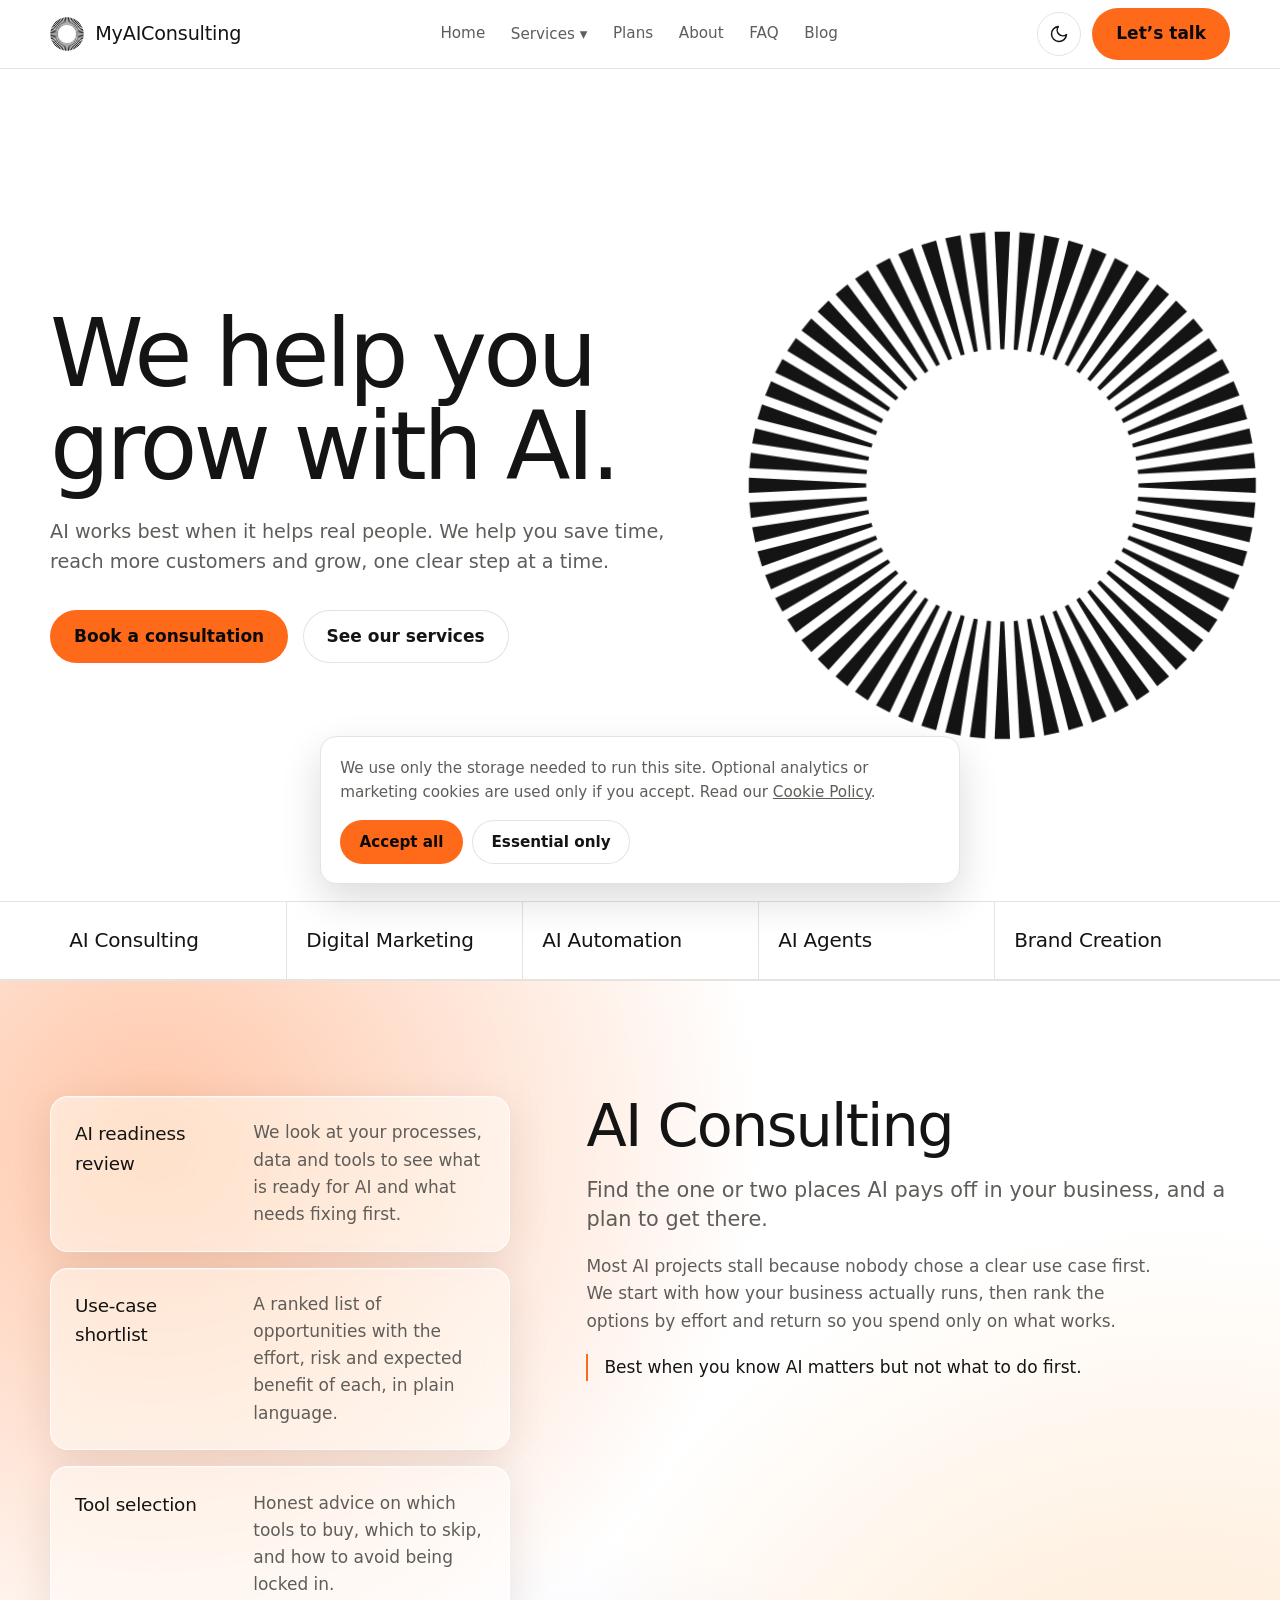
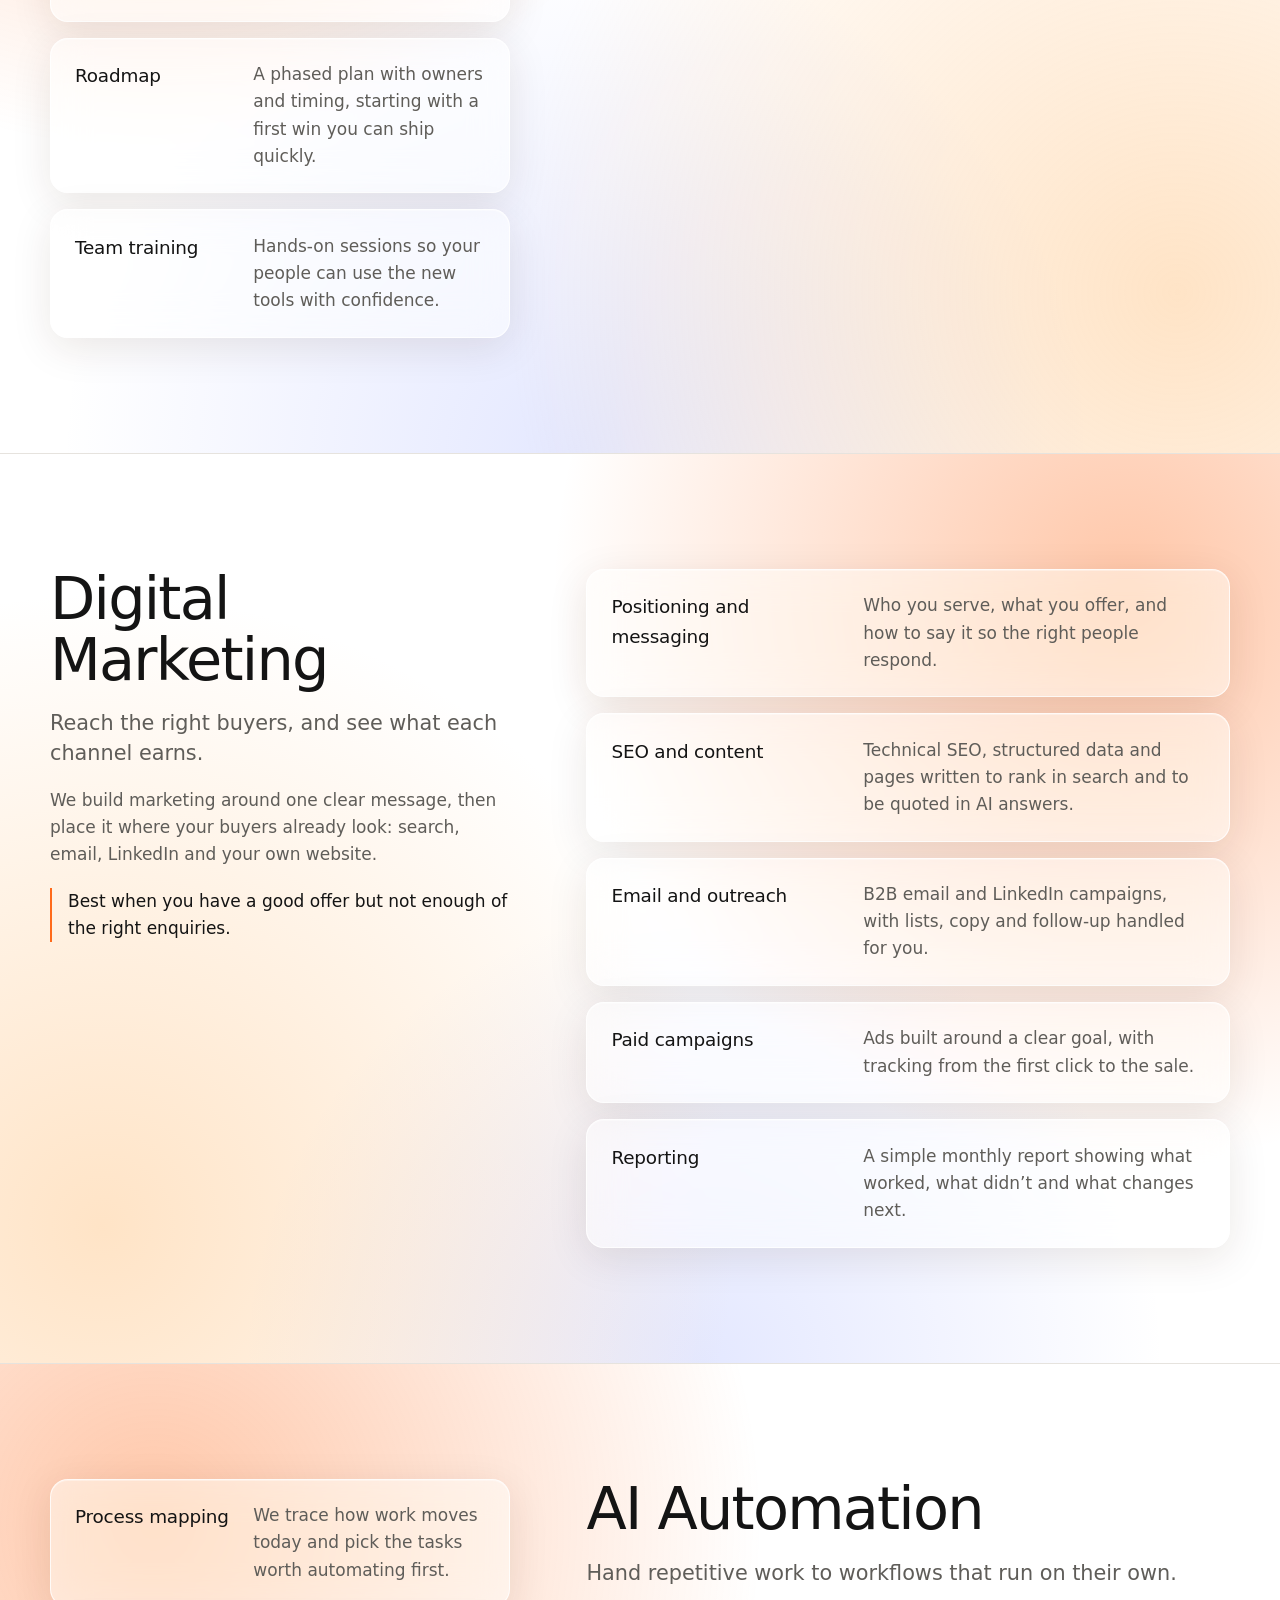
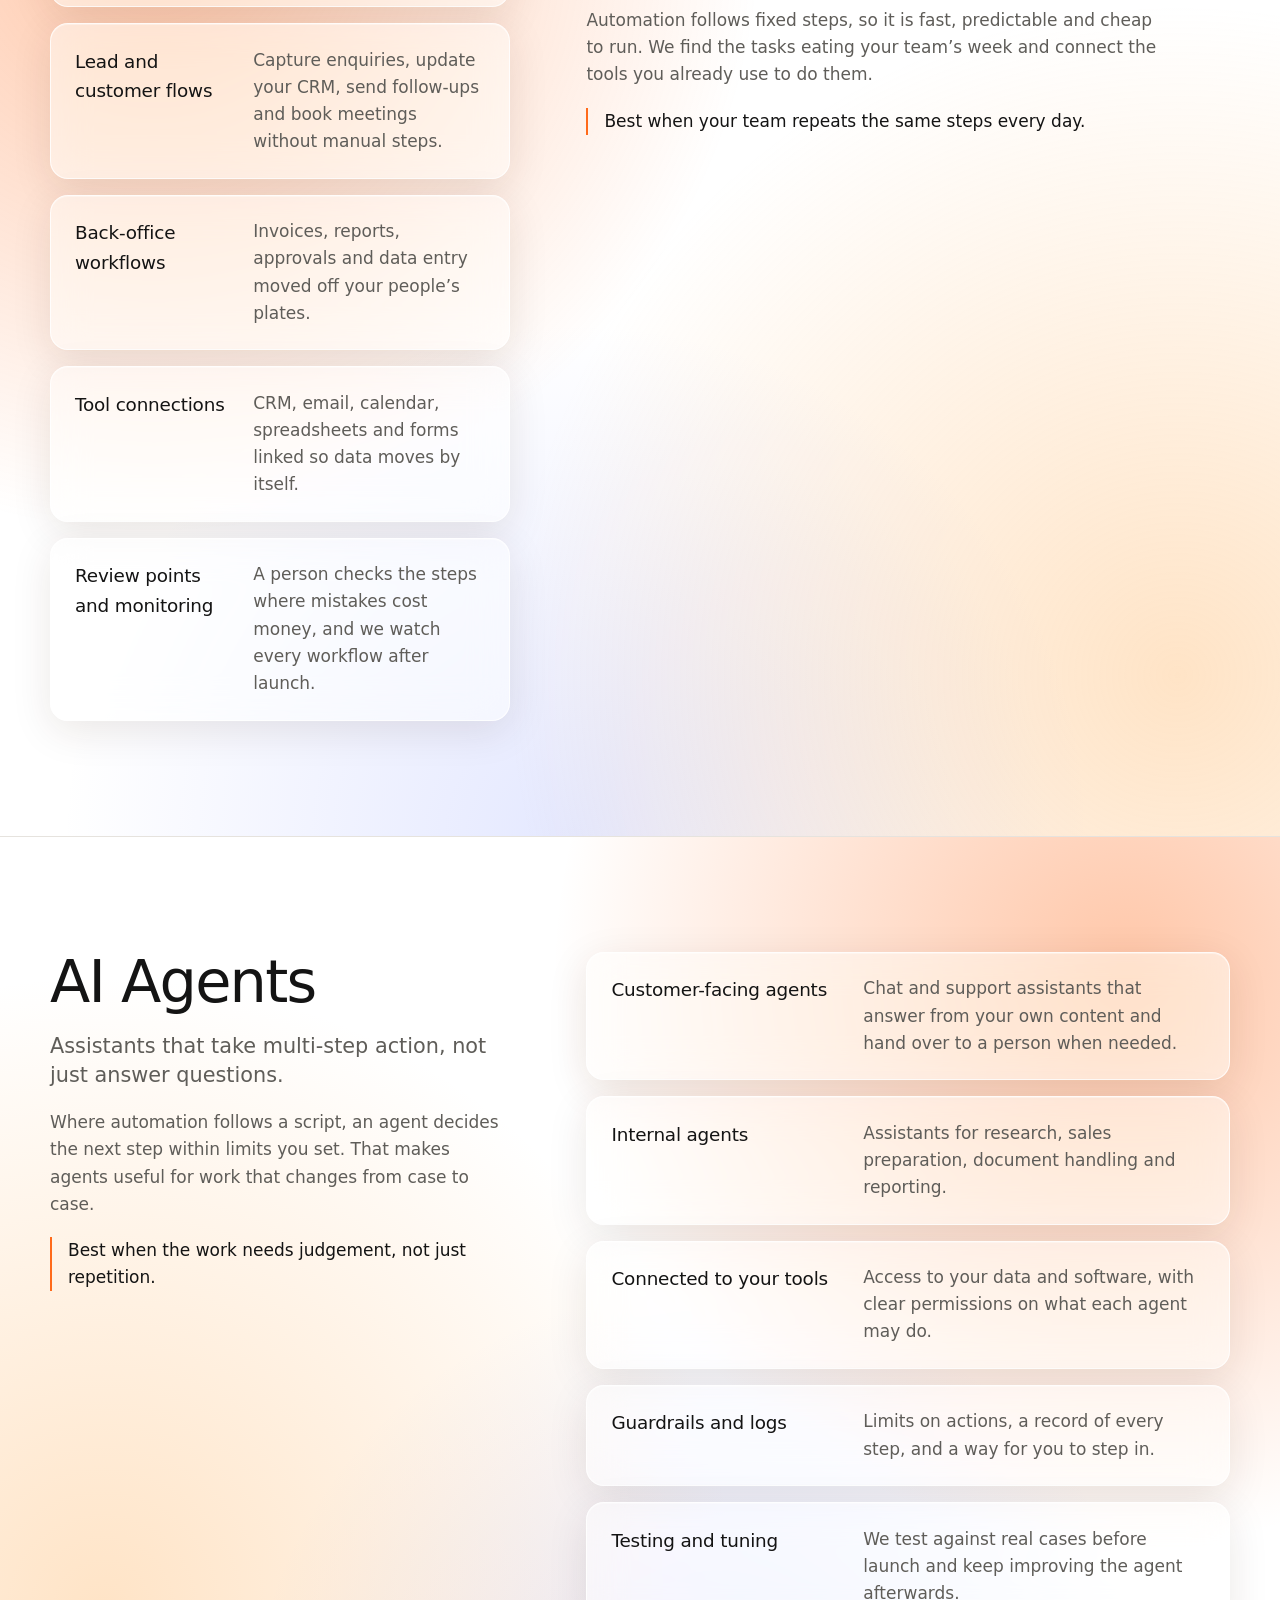
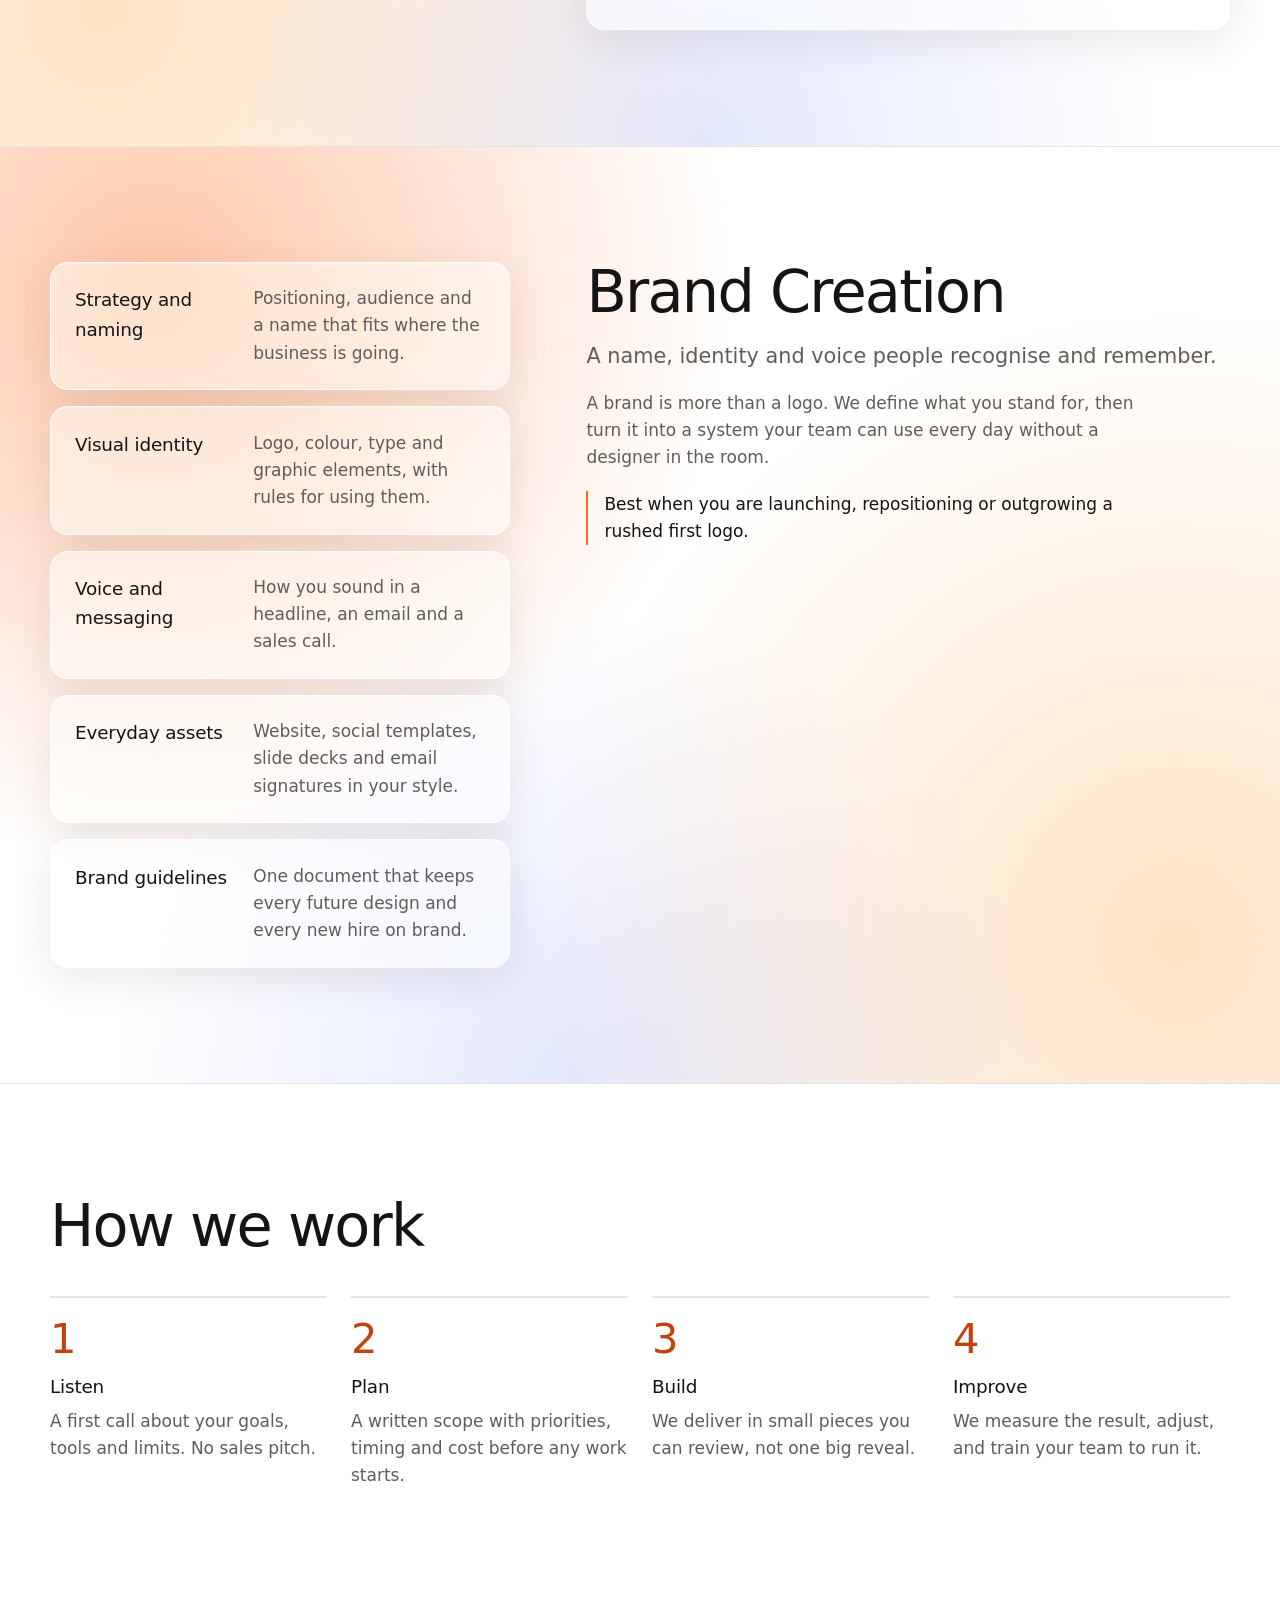
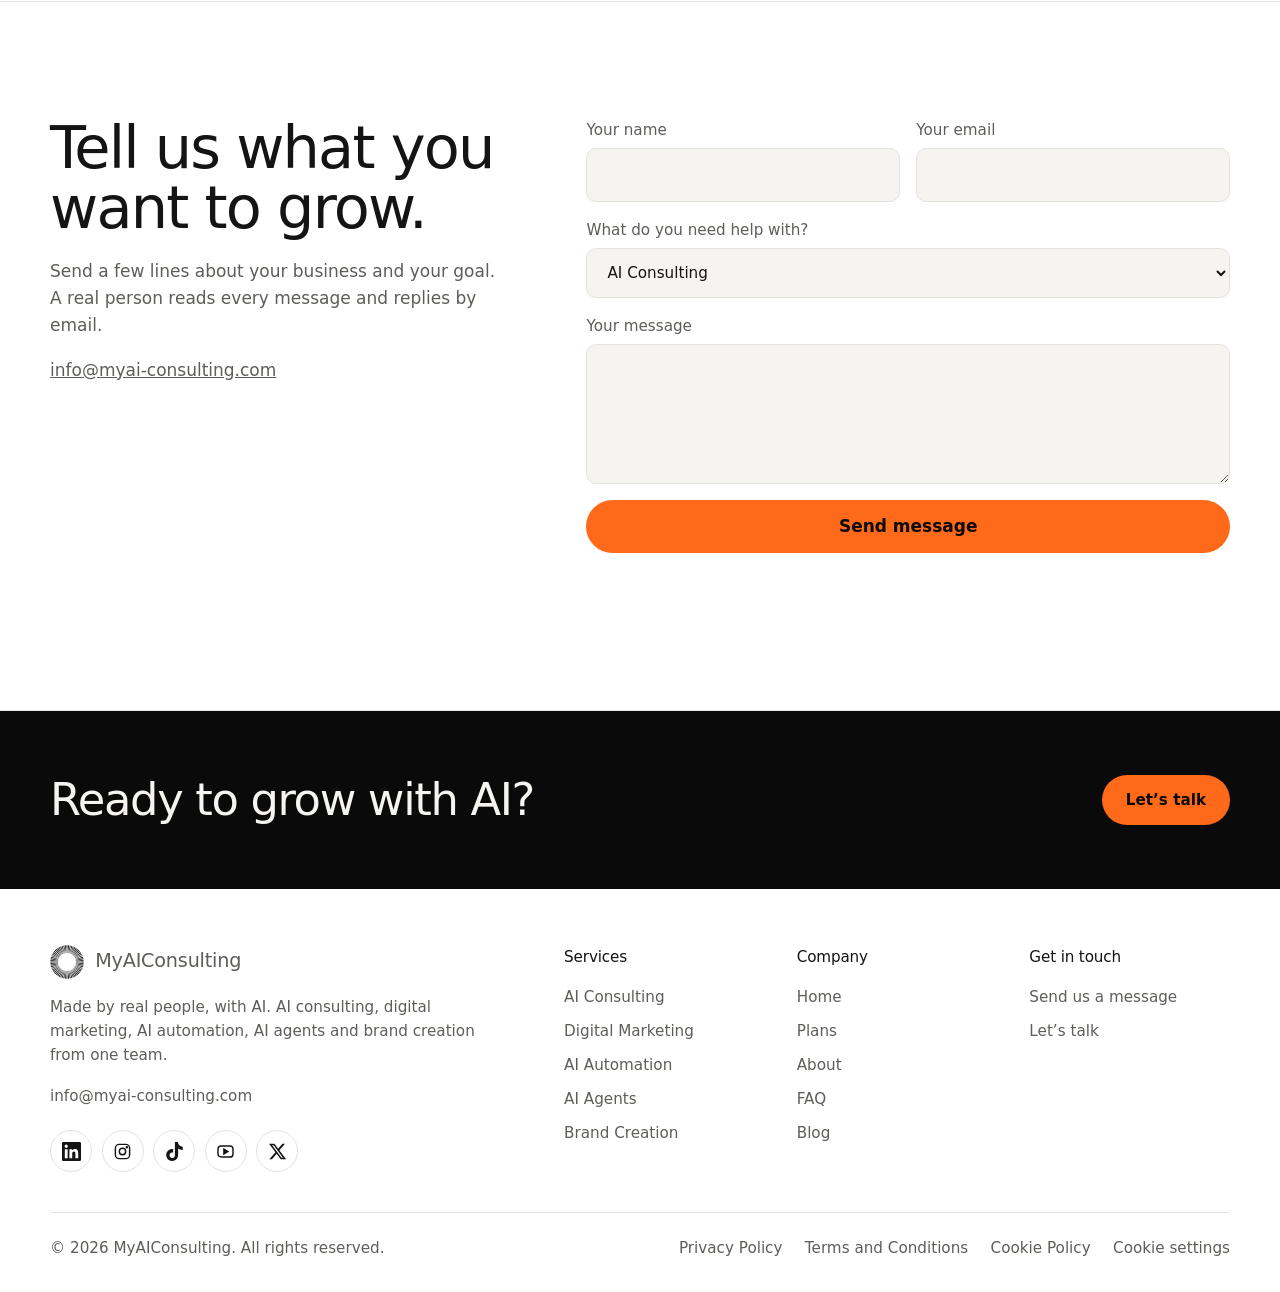
==== myaiconsulting-website/index.html @ a76db26b "Add files via upload" ====
<!DOCTYPE html>
<html lang="en">
<head>
<meta charset="utf-8">
<meta http-equiv="Content-Security-Policy" content="default-src 'self'; script-src 'self'; style-src 'self' https://fonts.googleapis.com; font-src https://fonts.gstatic.com; img-src 'self' data:; connect-src 'none'; object-src 'none'; base-uri 'self'; form-action 'self'; upgrade-insecure-requests">
<meta name="referrer" content="strict-origin-when-cross-origin">
<meta name="viewport" content="width=device-width, initial-scale=1, viewport-fit=cover">
<title>MyAIConsulting: AI Consulting, Automation, Agents &amp; Brand</title>
<meta id="metaDesc" name="description" content="MyAIConsulting helps businesses grow with AI: AI consulting, digital marketing, AI automation, AI agents and brand creation from one team.">
<meta name="theme-color" content="#ffffff">
<meta property="og:type" content="website">
<meta property="og:site_name" content="MyAIConsulting">
<meta property="og:title" content="MyAIConsulting: we help you grow with AI">
<meta property="og:description" content="AI consulting, digital marketing, AI automation, AI agents and brand creation from one team.">
<meta name="twitter:card" content="summary">
<script type="application/ld+json">
{"@context":"https://schema.org","@graph":[
{"@type":"Organization","@id":"#org","name":"MyAIConsulting","slogan":"We help you grow with AI","email":"info@myai-consulting.com","description":"AI consulting company offering digital marketing, AI automation, AI agents and brand creation."},
{"@type":"WebSite","name":"MyAIConsulting","publisher":{"@id":"#org"}},
{"@type":"Service","name":"AI Consulting","serviceType":"AI consulting","provider":{"@id":"#org"}},
{"@type":"Service","name":"Digital Marketing","serviceType":"Digital marketing","provider":{"@id":"#org"}},
{"@type":"Service","name":"AI Automation","serviceType":"AI workflow automation","provider":{"@id":"#org"}},
{"@type":"Service","name":"AI Agents","serviceType":"AI agent development","provider":{"@id":"#org"}},
{"@type":"Service","name":"Brand Creation","serviceType":"Brand strategy and identity","provider":{"@id":"#org"}}]}
</script>
<link rel="icon" href="assets/logo/favicon.svg" type="image/svg+xml">
<link rel="apple-touch-icon" href="assets/logo/icon-512.png">
<link rel="preconnect" href="https://fonts.googleapis.com">
<link rel="preconnect" href="https://fonts.gstatic.com" crossorigin>
<link href="https://fonts.googleapis.com/css2?family=Hanken+Grotesk:wght@300;400;500;600&display=swap" rel="stylesheet">
<script src="js/theme-init.js"></script>
<link rel="stylesheet" href="css/styles.css">
</head>
<body>
<header>
 <div class="wrap">
  <a class="brand" href="#top" aria-label="MyAIConsulting home"><svg class="sun" viewBox="-110 -110 220 220" role="img" aria-label="MyAIConsulting sunburst logo"></svg>MyAIConsulting</a>
  <nav class="main-nav" id="mainNav" aria-label="Main"><ul>
   <li><a href="#top">Home</a></li>
   <li class="dd"><button type="button" class="ddb" aria-expanded="false" aria-haspopup="true">Services <span aria-hidden="true">▾</span></button>
    <ul class="menu-list">
     <li><a href="#ai-consulting">AI Consulting</a></li>
     <li><a href="#digital-marketing">Digital Marketing</a></li>
     <li><a href="#ai-automation">AI Automation</a></li>
     <li><a href="#ai-agents">AI Agents</a></li>
     <li><a href="#brand-creation">Brand Creation</a></li>
    </ul></li>
   <li><a href="#plans">Plans</a></li>
   <li><a href="#about">About</a></li>
   <li><a href="#faq">FAQ</a></li>
   <li><a href="#blog">Blog</a></li>
  </ul></nav>
  <div class="hactions">
  <button type="button" class="theme" id="themeBtn" aria-label="Switch to dark mode"><svg class="i-moon" width="20" height="20" viewBox="0 0 24 24" fill="none" stroke="currentColor" stroke-width="1.8" stroke-linecap="round" stroke-linejoin="round" aria-hidden="true"><path d="M21 12.8A9 9 0 1111.2 3a7 7 0 009.8 9.8z"/></svg><svg class="i-sun" width="20" height="20" viewBox="0 0 24 24" fill="none" stroke="currentColor" stroke-width="1.8" stroke-linecap="round" aria-hidden="true"><circle cx="12" cy="12" r="4"/><path d="M12 2v2M12 20v2M4.9 4.9l1.4 1.4M17.7 17.7l1.4 1.4M2 12h2M20 12h2M4.9 19.1l1.4-1.4M17.7 6.3l1.4-1.4"/></svg></button>
  <button type="button" class="menu" id="menuBtn" aria-expanded="false" aria-controls="mainNav" aria-label="Menu"><svg width="20" height="20" viewBox="0 0 20 20" fill="none" stroke="currentColor" stroke-width="2" stroke-linecap="round" aria-hidden="true"><path d="M3 5h14M3 10h14M3 15h14"/></svg></button>
  <a class="btn hdr-cta" href="#contact">Let’s talk</a>
  </div>
 </div>
</header>

<main id="top">
<section class="wrap hero">
 <div>
  <h1>We help you grow with AI.</h1>
  <p>AI works best when it helps real people. We help you save time, reach more customers and grow, one clear step at a time.</p>
  <div class="actions"><a class="btn" href="#contact">Book a consultation</a><a class="btn ghost" href="#ai-consulting">See our services</a></div>
 </div>
 <div class="sunwrap"><svg id="heroSun" viewBox="-110 -110 220 220" aria-hidden="true"></svg></div>
</section>

<nav class="index" aria-label="Services"><div class="wrap"><ul>
 <li><a href="#ai-consulting">AI Consulting</a></li>
 <li><a href="#digital-marketing">Digital Marketing</a></li>
 <li><a href="#ai-automation">AI Automation</a></li>
 <li><a href="#ai-agents">AI Agents</a></li>
 <li><a href="#brand-creation">Brand Creation</a></li>
</ul></div></nav>

<section class="svc" id="ai-consulting"><div class="wrap">
 <div class="lead">
  <h2>AI Consulting</h2>
  <p class="sub">Find the one or two places AI pays off in your business, and a plan to get there.</p>
  <p>Most AI projects stall because nobody chose a clear use case first. We start with how your business actually runs, then rank the options by effort and return so you spend only on what works.</p>
  <p class="fit">Best when you know AI matters but not what to do first.</p>
 </div>
 <ul>
  <li><h3>AI readiness review</h3><p>We look at your processes, data and tools to see what is ready for AI and what needs fixing first.</p></li>
  <li><h3>Use-case shortlist</h3><p>A ranked list of opportunities with the effort, risk and expected benefit of each, in plain language.</p></li>
  <li><h3>Tool selection</h3><p>Honest advice on which tools to buy, which to skip, and how to avoid being locked in.</p></li>
  <li><h3>Roadmap</h3><p>A phased plan with owners and timing, starting with a first win you can ship quickly.</p></li>
  <li><h3>Team training</h3><p>Hands-on sessions so your people can use the new tools with confidence.</p></li>
 </ul>
</div></section>

<section class="svc" id="digital-marketing"><div class="wrap">
 <div class="lead">
  <h2>Digital Marketing</h2>
  <p class="sub">Reach the right buyers, and see what each channel earns.</p>
  <p>We build marketing around one clear message, then place it where your buyers already look: search, email, LinkedIn and your own website.</p>
  <p class="fit">Best when you have a good offer but not enough of the right enquiries.</p>
 </div>
 <ul>
  <li><h3>Positioning and messaging</h3><p>Who you serve, what you offer, and how to say it so the right people respond.</p></li>
  <li><h3>SEO and content</h3><p>Technical SEO, structured data and pages written to rank in search and to be quoted in AI answers.</p></li>
  <li><h3>Email and outreach</h3><p>B2B email and LinkedIn campaigns, with lists, copy and follow-up handled for you.</p></li>
  <li><h3>Paid campaigns</h3><p>Ads built around a clear goal, with tracking from the first click to the sale.</p></li>
  <li><h3>Reporting</h3><p>A simple monthly report showing what worked, what didn’t and what changes next.</p></li>
 </ul>
</div></section>

<section class="svc" id="ai-automation"><div class="wrap">
 <div class="lead">
  <h2>AI Automation</h2>
  <p class="sub">Hand repetitive work to workflows that run on their own.</p>
  <p>Automation follows fixed steps, so it is fast, predictable and cheap to run. We find the tasks eating your team’s week and connect the tools you already use to do them.</p>
  <p class="fit">Best when your team repeats the same steps every day.</p>
 </div>
 <ul>
  <li><h3>Process mapping</h3><p>We trace how work moves today and pick the tasks worth automating first.</p></li>
  <li><h3>Lead and customer flows</h3><p>Capture enquiries, update your CRM, send follow-ups and book meetings without manual steps.</p></li>
  <li><h3>Back-office workflows</h3><p>Invoices, reports, approvals and data entry moved off your people’s plates.</p></li>
  <li><h3>Tool connections</h3><p>CRM, email, calendar, spreadsheets and forms linked so data moves by itself.</p></li>
  <li><h3>Review points and monitoring</h3><p>A person checks the steps where mistakes cost money, and we watch every workflow after launch.</p></li>
 </ul>
</div></section>

<section class="svc" id="ai-agents"><div class="wrap">
 <div class="lead">
  <h2>AI Agents</h2>
  <p class="sub">Assistants that take multi-step action, not just answer questions.</p>
  <p>Where automation follows a script, an agent decides the next step within limits you set. That makes agents useful for work that changes from case to case.</p>
  <p class="fit">Best when the work needs judgement, not just repetition.</p>
 </div>
 <ul>
  <li><h3>Customer-facing agents</h3><p>Chat and support assistants that answer from your own content and hand over to a person when needed.</p></li>
  <li><h3>Internal agents</h3><p>Assistants for research, sales preparation, document handling and reporting.</p></li>
  <li><h3>Connected to your tools</h3><p>Access to your data and software, with clear permissions on what each agent may do.</p></li>
  <li><h3>Guardrails and logs</h3><p>Limits on actions, a record of every step, and a way for you to step in.</p></li>
  <li><h3>Testing and tuning</h3><p>We test against real cases before launch and keep improving the agent afterwards.</p></li>
 </ul>
</div></section>

<section class="svc" id="brand-creation"><div class="wrap">
 <div class="lead">
  <h2>Brand Creation</h2>
  <p class="sub">A name, identity and voice people recognise and remember.</p>
  <p>A brand is more than a logo. We define what you stand for, then turn it into a system your team can use every day without a designer in the room.</p>
  <p class="fit">Best when you are launching, repositioning or outgrowing a rushed first logo.</p>
 </div>
 <ul>
  <li><h3>Strategy and naming</h3><p>Positioning, audience and a name that fits where the business is going.</p></li>
  <li><h3>Visual identity</h3><p>Logo, colour, type and graphic elements, with rules for using them.</p></li>
  <li><h3>Voice and messaging</h3><p>How you sound in a headline, an email and a sales call.</p></li>
  <li><h3>Everyday assets</h3><p>Website, social templates, slide decks and email signatures in your style.</p></li>
  <li><h3>Brand guidelines</h3><p>One document that keeps every future design and every new hire on brand.</p></li>
 </ul>
</div></section>

<section class="process" id="how-we-work"><div class="wrap">
 <h2>How we work</h2>
 <ol class="steps">
  <li><h3>Listen</h3><p>A first call about your goals, tools and limits. No sales pitch.</p></li>
  <li><h3>Plan</h3><p>A written scope with priorities, timing and cost before any work starts.</p></li>
  <li><h3>Build</h3><p>We deliver in small pieces you can review, not one big reveal.</p></li>
  <li><h3>Improve</h3><p>We measure the result, adjust, and train your team to run it.</p></li>
 </ol>
</div></section>

<section class="contact" id="contact"><div class="wrap">
 <div>
  <h2>Tell us what you want to grow.</h2>
  <p>Send a few lines about your business and your goal. A real person reads every message and replies by email.</p>
  <p><a href="mailto:info@myai-consulting.com">info@myai-consulting.com</a></p>
 </div>
 <form id="form" novalidate>
  <div class="two">
   <label>Your name<input id="n" name="name" autocomplete="name" maxlength="80" required></label>
   <label>Your email<input id="e" name="email" type="email" autocomplete="email" maxlength="120" required></label>
  </div>
  <label>What do you need help with?
   <select id="s"><option>AI Consulting</option><option>Digital Marketing</option><option>AI Automation</option><option>AI Agents</option><option>Brand Creation</option><option>Not sure yet</option></select>
  </label>
  <label>Your message<textarea id="m" maxlength="2000" required></textarea></label>
  <button class="btn" type="submit">Send message</button>
  <p id="msg" role="status"></p>
 </form>
</div></section>
</main>

<main id="pages" hidden>
<section class="page" id="plans" hidden><div class="wrap wide">
 <h1>Plans</h1>
 <p>Every business is different, so we build a plan around your goals.</p>
 <div class="plans">
  <article class="plan"><h2>Starter</h2><p class="price">from €79 <span class="per">one-time</span></p><p>A friendly first step to see where AI can help you.</p><ul><li>A 45-minute call with a real person</li><li>A short written list of your best AI quick wins</li><li>Tool suggestions that fit your budget</li><li>One follow-up by email</li></ul><a class="btn" href="#contact">Let’s talk</a></article>
  <article class="plan hot"><span class="badge">Most popular</span><h2>Growth</h2><p class="price">from €249 <span class="per">per month</span></p><p>Steady monthly help, with real work done for you.</p><ul><li>A monthly strategy call</li><li>One automation or workflow built each month</li><li>Simple marketing and SEO support</li><li>A short monthly progress report</li><li>Email support</li></ul><a class="btn" href="#contact">Let’s talk</a></article>
  <article class="plan"><h2>Complete</h2><p class="price">from €599 <span class="per">per month</span></p><p>Everything in Growth, with more hands-on help.</p><ul><li>Everything in Growth</li><li>A custom AI agent set up for your business</li><li>Brand refresh with simple guidelines</li><li>Weekly check-in calls</li><li>Priority replies</li></ul><a class="btn" href="#contact">Let’s talk</a></article>
  <article class="plan"><h2>Custom</h2><p class="price">Tailored to your team</p><p>For teams that want marketing, automation, brand and growth working together.</p><ul><li>A team built around your goals</li><li>Marketing, automation, brand and growth in one plan</li><li>An exact offer, written for you</li></ul><a class="btn" href="#contact">Let’s talk</a></article>
 </div>
 <p class="note">Prices start from the amounts shown, in euros. Every project is different. Tell us what you need and we’ll send you an exact offer.</p>
 <h2>How it works</h2>
 <ol class="steps">
  <li><h3>Talk</h3><p>Tell us your goals.</p></li>
  <li><h3>Plan</h3><p>We shape a plan that fits.</p></li>
  <li><h3>Build</h3><p>We deliver in small steps.</p></li>
  <li><h3>Support</h3><p>We stay in touch once it’s live.</p></li>
 </ol>
</div></section>

<section class="page" id="about" hidden><div class="wrap">
 <h1>About us</h1>
 <p>Hi, we’re MyAIConsulting. Nice to meet you.</p>
 <h2>Our story</h2>
 <p>We’re a new company, and we’re proud of it. We started with a simple idea: AI should make life easier for real people who run real businesses, not more confusing.</p>
 <p>AI can sound exciting and hard to trust at the same time. So we keep it human. We listen first, explain things in plain words, and only build what truly helps you grow.</p>
 <p>Today we help businesses grow with AI through consulting, marketing, automation, AI agents and brand creation. Because we’re young, we work closely with every client, and we’d love to start with you.</p>
 <h2>What we do and who we help</h2>
 <p>We offer AI consulting, digital marketing, AI automation, AI agents and brand creation.</p>
 <p>We help business owners and small teams who want to grow but don’t have time to work out AI alone.</p>
 <h2>How we work</h2>
 <ul class="pillars">
  <li><h3>Plain words</h3><p>Clear plans and no jargon.</p></li>
  <li><h3>You stay in control</h3><p>Nothing is built or switched on without your OK.</p></li>
 </ul>
 <h2>Meet the team</h2>
 <div class="team"><div class="photo av" aria-hidden="true">AV</div><div><strong>Andi V</strong><br>CEO<br><a class="in" href="https://www.linkedin.com/" target="_blank" rel="noopener noreferrer" aria-label="Andi V on LinkedIn"><svg viewBox="0 0 24 24" fill="currentColor" aria-hidden="true"><path d="M20.447 20.452h-3.554v-5.569c0-1.328-.027-3.037-1.852-3.037-1.853 0-2.136 1.445-2.136 2.939v5.667H9.351V9h3.414v1.561h.046c.477-.9 1.637-1.85 3.37-1.85 3.601 0 4.267 2.37 4.267 5.455v6.286zM5.337 7.433a2.062 2.062 0 01-2.063-2.065 2.064 2.064 0 112.063 2.065zm1.782 13.019H3.555V9h3.564v11.452zM22.225 0H1.771C.792 0 0 .774 0 1.729v20.542C0 23.227.792 24 1.771 24h20.451C23.2 24 24 23.227 24 22.271V1.729C24 .774 23.2 0 22.222 0h.003z"/></svg></a></div></div>
 <h2>Our AI teammates</h2>
 <p>We work with some of the best AI tools in the world, and a human always checks the results.</p>
 <ul class="toolgrid">
  <li><svg viewBox="0 0 24 24" fill="none" stroke="currentColor" stroke-width="1.8" stroke-linecap="round" stroke-linejoin="round" aria-hidden="true"><path d="M12 3v18M3 12h18M5.6 5.6l12.8 12.8M18.4 5.6L5.6 18.4"/></svg><h3>Claude Code</h3><p>Helps us build and fix things faster.</p></li>
  <li><svg viewBox="0 0 24 24" fill="none" stroke="currentColor" stroke-width="1.8" stroke-linecap="round" stroke-linejoin="round" aria-hidden="true"><path d="M12 2.5l8.2 4.75v9.5L12 21.5l-8.2-4.75v-9.5z"/><circle cx="12" cy="12" r="3"/></svg><h3>Codex</h3><p>A second pair of eyes on code.</p></li>
  <li><svg viewBox="0 0 24 24" fill="currentColor" aria-hidden="true"><path d="M12 2c.6 5.6 4.4 9.4 10 10-5.6.6-9.4 4.4-10 10-.6-5.6-4.4-9.4-10-10 5.6-.6 9.4-4.4 10-10z"/></svg><h3>Gemini</h3><p>Research, writing and ideas.</p></li>
  <li><svg viewBox="0 0 24 24" fill="none" stroke="currentColor" stroke-width="1.8" stroke-linecap="round" stroke-linejoin="round" aria-hidden="true"><circle cx="5" cy="12" r="2.4"/><circle cx="19" cy="6" r="2.4"/><circle cx="19" cy="18" r="2.4"/><path d="M7.4 12h3.6c2.4 0 2.4-6 5.6-6M11 12c2.4 0 2.4 6 5.6 6"/></svg><h3>n8n</h3><p>Connects your tools into automations.</p></li>
  <li><svg viewBox="0 0 24 24" fill="none" stroke="currentColor" stroke-width="1.8" stroke-linecap="round" stroke-linejoin="round" aria-hidden="true"><circle cx="12" cy="12" r="9"/><path d="M7 17L17 7"/></svg><h3>Grok</h3><p>Quick answers and a different point of view.</p></li>
  <li><svg viewBox="0 0 24 24" fill="none" stroke="currentColor" stroke-width="1.8" stroke-linecap="round" stroke-linejoin="round" aria-hidden="true"><path d="M12 12c-1.8-3-3.4-5-5.5-5C4 7 3 9.2 3 12s1 5 3.5 5c2.1 0 3.7-2 5.5-5zm0 0c1.8 3 3.4 5 5.5 5 2.5 0 3.5-2.2 3.5-5s-1-5-3.5-5c-2.1 0-3.7 2-5.5 5z"/></svg><h3>Meta AI</h3><p>More ideas, more points of view.</p></li>
  <li><svg viewBox="0 0 24 24" fill="none" stroke="currentColor" stroke-width="1.8" stroke-linecap="round" stroke-linejoin="round" aria-hidden="true"><path d="M12 2v20M5 7l7 5 7-5M5 17l7-5 7 5M5 7v10M19 7v10M5 7l7-5 7 5M5 17l7 5 7-5"/></svg><h3>Perplexity</h3><p>Research with sources we can check.</p></li>
 </ul>
 <p class="fine">Product names belong to their owners. We are not affiliated with or endorsed by them.</p>
</div></section>

<section class="page" id="faq" hidden><div class="wrap">
 <h1>FAQ</h1>
 <p>Quick answers to common questions.</p>
 <div class="faq">
  <details><summary>What services do you offer?</summary><p>We offer AI consulting, digital marketing, AI automation, AI agents and brand creation.</p></details>
  <details><summary>How much does a project cost?</summary><p>Our plans start from €79 for a Starter call, €249 a month for Growth and €599 a month for Complete. For a bigger project we write you an exact offer, so you know the cost before we begin.</p></details>
  <details><summary>How long does a project take?</summary><p>It depends on the size of the project. We give you a clear timeline in your offer, so you always know what to expect.</p></details>
  <details><summary>How does the process work, step by step?</summary><p>Talk: you tell us your goals. Plan: we shape a plan that fits. Build: we deliver in small steps you can review. Support: we stay in touch once it’s live.</p></details>
  <details><summary>What do you need from me to get started?</summary><p>Just your goals and a little about your business. If we work with your tools, we’ll ask for access only when we need it.</p></details>
  <details><summary>How does payment work?</summary><p>[PAYMENT TERMS]</p></details>
  <details><summary>Do you work with small businesses?</summary><p>Yes. Our plans start small, so you can begin where you are.</p></details>
  <details><summary>Do you offer support after the project ends?</summary><p>Yes. Our monthly plans include ongoing support, and you can talk to us any time.</p></details>
  <details><summary>How do I get started?</summary><p>Press “Let’s talk”, tell us what you need, and a real person will reply by email.</p></details>
 </div>
</div></section>

<section class="page" id="blog" hidden><div class="wrap wide">
 <h1>Blog</h1>
 <p>Notes on AI, marketing and building a business that works.</p>
 <div class="posts">
  <a class="post" href="#the-world"><div class="cover"><svg class="sun" viewBox="-110 -110 220 220" aria-hidden="true"></svg></div><div class="body"><h2>The World</h2><p>An example post about how AI is changing the way businesses around the world work.</p></div></a>
 </div>
</div></section>

<section class="page" id="the-world" hidden><div class="wrap">
 <a class="back" href="#blog">Back to the blog</a>
 <h1>The World</h1>
 <p>November 1, 2026 · By the MyAIConsulting team · Example post</p>
 <p>This is an example post that shows how blog articles will look on this site. Replace it with your own writing.</p>
 <h2>A smaller world for every business</h2>
 <p>A small company can now answer customers, run campaigns and organise its work with the same kinds of tools as a company ten times its size. AI is lowering the cost of work that used to need a large team.</p>
 <h2>What stays human</h2>
 <p>Tools change quickly, but trust, judgement and good ideas still come from people. The businesses that benefit most pick a few clear problems, test a solution, and improve it step by step.</p>
 <h2>Where to start</h2>
 <p>Write down the tasks your team repeats every week, choose one, and try to automate it. That single result will teach you more than any long plan.</p>
</div></section>

<section class="page" id="privacy" hidden><div class="wrap">
 <h1>Privacy Policy</h1>
 <p>Last updated: November 1, 2026</p>
 <p>MyAIConsulting (“we”, “us”) respects your privacy. This policy explains what personal data we collect through this website, why we collect it and what your rights are.</p>
 <h2>What we collect</h2>
 <ul><li>Contact details you send us: your name, email address, the service you are interested in and your message.</li><li>Technical data that our hosting provider records automatically, such as IP address, browser type and pages visited.</li><li>Your cookie choice, stored in your own browser (see our Cookie Policy).</li></ul>
 <h2>How we use it</h2>
 <p>We use your details to reply to your enquiry, provide our services, keep the website secure and improve it. Where the law requires a legal basis, we rely on your consent, on our legitimate interest in running our business, or on the need to take steps toward a contract with you.</p>
 <h2>Who we share it with</h2>
 <p>We do not sell your personal data. We share it only with providers that help us run the site and our email, such as hosting and email services, and where the law requires it.</p>
 <h2>How long we keep it</h2>
 <p>We keep enquiry details for as long as needed to respond and to keep a record of our work together, then delete them or remove the personal details.</p>
 <h2>Your rights</h2>
 <p>Depending on where you live, you can ask to see, correct or delete your data, object to how we use it, or withdraw consent at any time. Write to <a href="mailto:info@myai-consulting.com">info@myai-consulting.com</a> and we will reply promptly.</p>
 <h2>Security and children</h2>
 <p>We take reasonable steps to protect your data. This website is not directed at anyone under 18.</p>
 <h2>Changes</h2>
 <p>We may update this policy and will change the date above when we do.</p>
</div></section>

<section class="page" id="terms" hidden><div class="wrap">
 <h1>Terms and Conditions</h1>
 <p>Last updated: November 1, 2026</p>
 <p>By using this website you agree to these terms. If you do not agree, please do not use the site.</p>
 <h2>Our services</h2>
 <p>This website describes the services of MyAIConsulting. Any work we do for you is covered by a separate written scope or agreement that sets out deliverables, timing and fees.</p>
 <h2>No guarantee of results</h2>
 <p>We work to give you useful, accurate advice and solutions, but we cannot guarantee specific business results. AI tools can make mistakes, so important outputs should be reviewed by a person.</p>
 <h2>Intellectual property</h2>
 <p>The content, design and logo on this website belong to MyAIConsulting. You may not copy or reuse them without our written permission. Ownership of client deliverables is set out in the agreement for each project.</p>
 <h2>Acceptable use</h2>
 <p>Do not misuse the site, attempt to disrupt it, or use it to send unlawful or harmful content.</p>
 <h2>Links and liability</h2>
 <p>The site may link to third-party websites that we do not control. To the extent the law allows, we are not liable for losses arising from your use of this website, and the information here is provided as it is, for general purposes.</p>
 <h2>Changes and contact</h2>
 <p>We may update these terms at any time. Questions? Email <a href="mailto:info@myai-consulting.com">info@myai-consulting.com</a>.</p>
</div></section>

<section class="page" id="cookies" hidden><div class="wrap">
 <h1>Cookie Policy</h1>
 <p>Last updated: November 1, 2026</p>
 <p>Cookies and similar storage are small pieces of data saved in your browser. This page explains what this site uses and how to control it.</p>
 <h2>What we use</h2>
 <ul><li><strong>Essential:</strong> remembers your cookie choice so we do not ask on every visit. Always on, and needed for the site to work properly.</li><li><strong>Analytics:</strong> none at the moment. If we add analytics later, it will run only if you accepted all cookies.</li><li><strong>Marketing:</strong> none at the moment. If we add marketing tools later, they will run only if you accepted all cookies.</li></ul>
 <h2>Your choice</h2>
 <p id="consentState">You have not made a choice yet.</p>
 <p><button type="button" class="btn" id="cAll2">Accept all</button> <button type="button" class="btn ghost" id="cEss2">Essential only</button></p>
 <h2>Other ways to control cookies</h2>
 <p>You can also block or delete cookies in your browser settings. Doing so may affect how parts of the site work. You can reopen the cookie banner at any time using “Cookie settings” in the footer.</p>
</div></section>
</main>

<div class="cookie" id="cookie" role="dialog" aria-label="Cookie preferences" hidden>
 <p>We use only the storage needed to run this site. Optional analytics or marketing cookies are used only if you accept. Read our <a href="#cookies">Cookie Policy</a>.</p>
 <div class="row"><button type="button" class="btn" id="cAll">Accept all</button><button type="button" class="btn ghost" id="cEss">Essential only</button></div>
</div>

<footer>
 <div class="fcta"><div class="wrap"><h2 id="fctaH">Ready to grow with AI?</h2><a class="btn" href="#contact">Let’s talk</a></div></div>
 <div class="wrap fgrid">
  <div class="fbrand">
   <a class="brand" href="#top" aria-label="MyAIConsulting home"><svg class="sun" viewBox="-110 -110 220 220" aria-hidden="true"></svg>MyAIConsulting</a>
   <p>Made by real people, with AI. AI consulting, digital marketing, AI automation, AI agents and brand creation from one team.</p>
   <p><a href="mailto:info@myai-consulting.com">info@myai-consulting.com</a></p>
   <ul class="social" aria-label="Social media">
    <li><a href="https://www.linkedin.com/" target="_blank" rel="noopener noreferrer" aria-label="LinkedIn"><svg viewBox="0 0 24 24" fill="currentColor" aria-hidden="true"><path d="M20.447 20.452h-3.554v-5.569c0-1.328-.027-3.037-1.852-3.037-1.853 0-2.136 1.445-2.136 2.939v5.667H9.351V9h3.414v1.561h.046c.477-.9 1.637-1.85 3.37-1.85 3.601 0 4.267 2.37 4.267 5.455v6.286zM5.337 7.433a2.062 2.062 0 01-2.063-2.065 2.064 2.064 0 112.063 2.065zm1.782 13.019H3.555V9h3.564v11.452zM22.225 0H1.771C.792 0 0 .774 0 1.729v20.542C0 23.227.792 24 1.771 24h20.451C23.2 24 24 23.227 24 22.271V1.729C24 .774 23.2 0 22.222 0h.003z"/></svg></a></li>
    <li><a href="https://www.instagram.com/" target="_blank" rel="noopener noreferrer" aria-label="Instagram"><svg viewBox="0 0 24 24" fill="none" stroke="currentColor" stroke-width="1.8" aria-hidden="true"><rect x="3" y="3" width="18" height="18" rx="5"/><circle cx="12" cy="12" r="4"/><circle cx="17.5" cy="6.5" r=".7" fill="currentColor"/></svg></a></li>
    <li><a href="https://www.tiktok.com/" target="_blank" rel="noopener noreferrer" aria-label="TikTok"><svg viewBox="0 0 24 24" fill="currentColor" aria-hidden="true"><path d="M12.525.02c1.31-.02 2.61-.01 3.91-.02.08 1.53.63 3.09 1.75 4.17 1.12 1.11 2.7 1.62 4.24 1.79v4.03c-1.44-.05-2.89-.35-4.2-.97-.57-.26-1.1-.59-1.62-.93-.01 2.92.01 5.84-.02 8.75-.08 1.4-.54 2.79-1.35 3.94-1.31 1.92-3.58 3.17-5.91 3.21-1.43.08-2.86-.31-4.08-1.03-2.02-1.19-3.44-3.37-3.65-5.71-.02-.5-.03-1-.01-1.49.18-1.9 1.12-3.72 2.58-4.96 1.66-1.44 3.98-2.13 6.15-1.72.02 1.48-.04 2.96-.04 4.44-.99-.32-2.15-.23-3.02.37-.63.41-1.11 1.04-1.36 1.75-.21.51-.15 1.07-.14 1.61.24 1.64 1.82 3.02 3.5 2.87 1.12-.01 2.19-.66 2.77-1.61.19-.33.4-.67.41-1.06.1-1.79.06-3.57.07-5.36.01-4.03-.01-8.05.02-12.07z"/></svg></a></li>
    <li><a href="https://www.youtube.com/" target="_blank" rel="noopener noreferrer" aria-label="YouTube"><svg viewBox="0 0 24 24" fill="none" stroke="currentColor" stroke-width="1.8" aria-hidden="true"><rect x="2.5" y="5" width="19" height="14" rx="4"/><path d="M10 9l5 3-5 3z" fill="currentColor"/></svg></a></li>
    <li><a href="https://x.com/" target="_blank" rel="noopener noreferrer" aria-label="X (Twitter)"><svg viewBox="0 0 24 24" fill="currentColor" aria-hidden="true"><path d="M18.244 2.25h3.308l-7.227 8.26 8.502 11.24H16.17l-5.214-6.817L4.99 21.75H1.68l7.73-8.835L1.254 2.25H8.08l4.713 6.231zm-1.161 17.52h1.833L7.084 4.126H5.117z"/></svg></a></li>
   </ul>
  </div>
  <nav class="fnav" aria-label="Footer">
   <div><h3>Services</h3><ul>
    <li><a href="#ai-consulting">AI Consulting</a></li>
    <li><a href="#digital-marketing">Digital Marketing</a></li>
    <li><a href="#ai-automation">AI Automation</a></li>
    <li><a href="#ai-agents">AI Agents</a></li>
    <li><a href="#brand-creation">Brand Creation</a></li>
   </ul></div>
   <div><h3>Company</h3><ul>
    <li><a href="#top">Home</a></li>
    <li><a href="#plans">Plans</a></li>
    <li><a href="#about">About</a></li>
    <li><a href="#faq">FAQ</a></li>
    <li><a href="#blog">Blog</a></li>
   </ul></div>
   <div><h3>Get in touch</h3><ul>
    <li><a href="#contact">Send us a message</a></li>
    <li><a href="#contact">Let’s talk</a></li>
   </ul></div>
  </nav>
 </div>
 <div class="wrap fbar">
  <span>© <span id="yr">2026</span> MyAIConsulting. All rights reserved.</span>
  <span class="flinks"><a href="#privacy">Privacy Policy</a><a href="#terms">Terms and Conditions</a><a href="#cookies">Cookie Policy</a><button type="button" class="linkbtn" id="cSet">Cookie settings</button></span>
 </div>
</footer>

<script src="js/main.js" defer></script>
</body>
</html>
---- myaiconsulting-website/css/styles.css ----
:root{--bg:#ffffff;--ink:#141414;--mute:#5f5d59;--line:#e6e3de;--field:#f6f4f0;--orange:#ff6a1a;--accent:#c2410c;--glass-bg:rgba(255,255,255,.5);--glass-bd:rgba(255,255,255,.8);--glass-sh:0 10px 40px rgba(60,30,10,.10);--blob1:rgba(255,106,26,.38);--blob2:rgba(255,190,120,.42);--blob3:rgba(120,140,255,.20);color-scheme:light;box-sizing:border-box;padding-top:env(safe-area-inset-top,0px);padding-bottom:env(safe-area-inset-bottom,0px)}
html{scroll-padding-top:calc(72px + env(safe-area-inset-top,0px));scroll-behavior:smooth}
*,*::before,*::after{box-sizing:inherit}
body{margin:0;background:var(--bg);color:var(--ink);font:400 1.0625rem/1.6 "Hanken Grotesk",system-ui,-apple-system,"Segoe UI",sans-serif;-webkit-font-smoothing:antialiased}
body::before{content:"";position:fixed;inset:0 0 auto;height:env(safe-area-inset-top,0px);background:var(--bg);z-index:10}
a{color:inherit}
:focus-visible{outline:2px solid var(--orange);outline-offset:3px;border-radius:4px}
.wrap{width:min(1180px,100% - 2.5rem);margin-inline:auto}
header{position:sticky;top:env(safe-area-inset-top,0px);z-index:9;background:color-mix(in srgb,var(--bg) 92%,transparent);backdrop-filter:blur(8px);border-bottom:1px solid var(--line)}
header .wrap{display:flex;align-items:center;justify-content:space-between;height:68px;gap:1rem}
.brand{display:flex;align-items:center;gap:.7rem;text-decoration:none;font-size:1.2rem;font-weight:400;letter-spacing:-.01em}
.brand svg{width:34px;height:34px;flex:none}
[hidden]{display:none!important}
@media (prefers-color-scheme:dark){:root:not([data-theme="light"]){--bg:#0a0a0a;--ink:#f6f4f0;--mute:#a9a7a2;--line:#2a2927;--field:#161615;--accent:#ff8a4d;--glass-bg:rgba(255,255,255,.07);--glass-bd:rgba(255,255,255,.16);--glass-sh:0 10px 40px rgba(0,0,0,.4);--blob1:rgba(255,106,26,.32);--blob2:rgba(255,160,90,.16);--blob3:rgba(110,130,255,.2);color-scheme:dark}}
:root[data-theme="dark"]{--bg:#0a0a0a;--ink:#f6f4f0;--mute:#a9a7a2;--line:#2a2927;--field:#161615;--accent:#ff8a4d;--glass-bg:rgba(255,255,255,.07);--glass-bd:rgba(255,255,255,.16);--glass-sh:0 10px 40px rgba(0,0,0,.4);--blob1:rgba(255,106,26,.32);--blob2:rgba(255,160,90,.16);--blob3:rgba(110,130,255,.2);color-scheme:dark}
.sun polygon,#heroSun polygon{fill:var(--ink)}
.hactions{display:flex;align-items:center;gap:.7rem}
.theme{display:grid;place-items:center;width:44px;height:44px;border-radius:50%;border:1px solid var(--line);background:none;color:var(--ink);cursor:pointer;transition:border-color .2s}
.theme:hover{border-color:var(--orange)}
.theme .i-sun{display:none}
:root[data-theme="dark"] .theme .i-sun{display:block}
:root[data-theme="dark"] .theme .i-moon{display:none}
.svc::before{content:"";position:absolute;inset:0;z-index:-1;background:radial-gradient(circle at 88% 15%,var(--blob1),transparent 42%),radial-gradient(circle at 8% 85%,var(--blob2),transparent 45%),radial-gradient(circle at 55% 100%,var(--blob3),transparent 40%)}
.svc:nth-of-type(even)::before{background:radial-gradient(circle at 12% 15%,var(--blob1),transparent 42%),radial-gradient(circle at 92% 85%,var(--blob2),transparent 45%),radial-gradient(circle at 45% 100%,var(--blob3),transparent 40%)}
.main-nav>ul{display:flex;gap:1.6rem;list-style:none;margin:0;padding:0;font-size:.95rem;align-items:center}
.main-nav a,.ddb{color:var(--mute);text-decoration:none;transition:color .2s;font:inherit;background:none;border:0;padding:.4rem 0;cursor:pointer}
.main-nav a:hover,.ddb:hover{color:var(--ink)}
.dd{position:relative}
.menu-list{display:none;position:absolute;top:100%;left:-1rem;min-width:230px;list-style:none;margin:0;padding:.5rem;background:var(--bg);border:1px solid var(--line);border-radius:12px;box-shadow:0 12px 30px rgba(0,0,0,.08)}
.dd.open .menu-list,.dd:hover .menu-list,.dd:focus-within .menu-list{display:block}
.menu-list a{display:block;padding:.6rem .8rem;border-radius:8px}
.menu-list a:hover{background:var(--field)}
.menu{display:none;background:none;border:1px solid var(--line);border-radius:10px;width:44px;height:44px;color:var(--ink);cursor:pointer}
.btn{display:inline-block;background:var(--orange);color:#0a0a0a;font-weight:600;text-decoration:none;padding:.8rem 1.5rem;border-radius:999px;border:0;font:inherit;font-weight:600;cursor:pointer;transition:transform .2s,background .2s}
.btn:hover{background:#ff834a;transform:translateY(-1px)}
.btn.ghost{background:none;color:var(--ink);box-shadow:inset 0 0 0 1px var(--line)}
.btn.ghost:hover{box-shadow:inset 0 0 0 1px var(--orange);background:none}
.hero{display:grid;grid-template-columns:1.1fr .9fr;align-items:center;gap:2rem;min-height:calc(100svh - 68px);padding:3rem 0}
h1{font-size:clamp(2.9rem,7.4vw,6.4rem);line-height:.98;letter-spacing:-.04em;font-weight:500;margin:0 0 1.5rem}
.hero p{max-width:34em;color:var(--mute);font-size:1.2rem;margin:0 0 2rem}
.actions{display:flex;flex-wrap:wrap;gap:.9rem}
.sunwrap{justify-self:end;width:min(100%,560px);aspect-ratio:1;margin-right:-6%}
.sunwrap svg{width:100%;height:100%;display:block;animation:spin 120s linear infinite}
#heroSun polygon{opacity:0;animation:ray .5s ease-out forwards;animation-delay:calc(var(--i)*14ms)}
@keyframes ray{to{opacity:1}}
@keyframes spin{to{transform:rotate(360deg)}}
.index{border-block:1px solid var(--line)}
.index ul{display:flex;flex-wrap:wrap;list-style:none;margin:0;padding:0}
.index li{flex:1 1 200px;border-left:1px solid var(--line)}
.index li:first-child{border-left:0}
.index a{display:block;padding:1.4rem 1.2rem;font-size:1.25rem;font-weight:500;letter-spacing:-.01em;text-decoration:none;transition:color .2s,background .2s}
.index a:hover{color:var(--accent);background:var(--field)}
.svc{position:relative;isolation:isolate;overflow:hidden;padding:clamp(4rem,9vw,8rem) 0;border-top:1px solid var(--line)}
.svc:first-of-type{border-top:0}
.svc .wrap{display:grid;grid-template-columns:5fr 7fr;gap:clamp(2rem,6vw,6rem);align-items:start}
.svc:nth-of-type(even) .lead{order:2}
h2{font-size:clamp(2.2rem,4.6vw,3.9rem);line-height:1.03;letter-spacing:-.03em;font-weight:500;margin:0 0 1.2rem}
.lead .sub{font-size:1.3rem;line-height:1.4;margin:0 0 1.2rem}
.lead p{color:var(--mute);margin:0 0 1.2rem;max-width:34em}
.fit{border-left:2px solid var(--orange);padding-left:1rem;color:var(--ink)!important}
.svc ul{list-style:none;margin:0;padding:0;display:grid;gap:1rem}
.svc li{padding:1.4rem 1.5rem;display:grid;grid-template-columns:minmax(0,1fr) minmax(0,1.5fr);gap:1.5rem;background:var(--glass-bg);border:1px solid var(--glass-bd);border-radius:18px;box-shadow:var(--glass-sh),inset 0 1px 0 rgba(255,255,255,.35);-webkit-backdrop-filter:blur(18px) saturate(150%);backdrop-filter:blur(18px) saturate(150%);transition:transform .25s,border-color .25s}
.svc li:hover{transform:translateY(-2px);border-color:var(--orange)}
h3{font-size:1.15rem;font-weight:500;margin:0;letter-spacing:-.01em}
.svc li p{margin:0;color:var(--mute)}
.process{padding:clamp(4rem,9vw,7rem) 0;border-top:1px solid var(--line)}
.steps{display:grid;grid-template-columns:repeat(4,1fr);gap:1.5rem;list-style:none;padding:0;margin:2.5rem 0 0;counter-reset:s}
.steps li{border-top:2px solid var(--line);padding-top:1.2rem;counter-increment:s}
.steps li::before{content:counter(s);display:block;font-size:2.6rem;font-weight:300;color:var(--accent);line-height:1;margin-bottom:.8rem}
.steps h3{margin-bottom:.4rem}
.steps p{margin:0;color:var(--mute)}
.contact{padding:clamp(4rem,9vw,8rem) 0;border-top:1px solid var(--line)}
.contact .wrap{display:grid;grid-template-columns:5fr 7fr;gap:clamp(2rem,6vw,6rem)}
.contact p{color:var(--mute);max-width:30em}
form{display:grid;gap:1rem}
label{display:grid;gap:.4rem;font-size:.95rem;color:var(--mute)}
input,select,textarea{font:inherit;color:var(--ink);background:var(--field);border:1px solid var(--line);border-radius:10px;padding:.85rem 1rem;width:100%}
input:focus,select:focus,textarea:focus{outline:2px solid var(--orange);outline-offset:1px;border-color:transparent}
textarea{min-height:140px;resize:vertical}
.two{display:grid;grid-template-columns:1fr 1fr;gap:1rem}
#msg{min-height:1.5em;color:var(--mute);margin:0}
footer{border-top:1px solid var(--line);color:var(--mute);font-size:.95rem}
.fcta{background:#0a0a0a;color:#f6f4f0}
.fcta .wrap{display:flex;flex-wrap:wrap;align-items:center;justify-content:space-between;gap:1.2rem;padding:clamp(2.5rem,5vw,4rem) 0}
.fcta h2{margin:0;font-size:clamp(1.8rem,3.6vw,2.8rem);color:#f6f4f0}
.fgrid{display:grid;grid-template-columns:1.4fr 2fr;gap:3rem;padding:3.5rem 0 2.5rem}
.fbrand p{max-width:30em;margin:1rem 0 0}
.fnav{display:grid;grid-template-columns:repeat(3,1fr);gap:2rem}
.fnav h3{font-size:.95rem;color:var(--ink);margin:0 0 1rem}
.fnav ul{list-style:none;margin:0;padding:0;display:grid;gap:.6rem}
.fnav a,.fbrand p a{text-decoration:none}
.fnav a:hover,.fbrand p a:hover{color:var(--ink);text-decoration:underline}
.social{display:flex;flex-wrap:wrap;gap:.6rem;list-style:none;margin:1.4rem 0 0;padding:0}
.social a{display:grid;place-items:center;width:42px;height:42px;border:1px solid var(--line);border-radius:50%;color:var(--ink);transition:background .2s,color .2s,border-color .2s}
.social a:hover{background:var(--ink);color:var(--bg);border-color:var(--ink)}
.social svg{width:19px;height:19px}
.fbar{display:flex;flex-wrap:wrap;justify-content:space-between;gap:.8rem 2rem;padding:1.4rem 0 2rem;border-top:1px solid var(--line)}
@media (max-width:860px){.fgrid{grid-template-columns:1fr;gap:2.5rem}.fnav{grid-template-columns:1fr 1fr}}
@media (max-width:520px){.fnav{grid-template-columns:1fr}}
@media (max-width:860px){
 .hdr-cta{display:none}
 .hero{grid-template-columns:1fr;min-height:0;padding:2rem 0 3rem}
 .sunwrap{order:-1;justify-self:start;width:150px;margin:0}
 .svc .wrap,.contact .wrap{grid-template-columns:1fr}
 .svc:nth-of-type(even) .lead{order:0}
 .svc li{grid-template-columns:1fr;gap:.4rem}
 .steps{grid-template-columns:1fr 1fr}
 .index li{border-left:0;border-top:1px solid var(--line)}
 .index li:first-child{border-top:0}
}
@media (max-width:520px){.steps,.two{grid-template-columns:1fr}}
@media (max-width:860px){.menu{display:inline-grid;place-items:center}.main-nav{display:none;position:absolute;top:100%;left:0;right:0;background:var(--bg);border-bottom:1px solid var(--line);padding:.5rem 1.25rem 1rem}.main-nav.open{display:block}.main-nav>ul{flex-direction:column;align-items:stretch;gap:0}.main-nav>ul>li>a,.ddb{display:block;width:100%;text-align:left;padding:.9rem 0;font-size:1.05rem;border-bottom:1px solid var(--line)}.menu-list{display:block;position:static;border:0;box-shadow:none;padding:0 0 0 1rem;background:none;min-width:0}}
.page{padding:clamp(3rem,7vw,6rem) 0;min-height:70svh}
.page .wrap{max-width:820px}
.page h1{font-size:clamp(2.2rem,5vw,3.8rem);margin:0 0 .6rem}
.page h2{font-size:1.5rem;margin:2.2rem 0 .6rem;letter-spacing:-.02em;line-height:1.2}
.page p,.page li{color:var(--mute);max-width:65ch}
.page ul{padding-left:1.2rem}
.page .wrap.wide{max-width:1180px}
.posts{display:grid;grid-template-columns:repeat(auto-fill,minmax(280px,1fr));gap:1.5rem;margin-top:2rem}
.post{display:block;text-decoration:none;border:1px solid var(--line);border-radius:16px;overflow:hidden;transition:border-color .2s,transform .2s}
.post:hover{border-color:var(--orange);transform:translateY(-2px)}
.post .cover{aspect-ratio:16/10;background:var(--field);display:grid;place-items:center}
.post .cover svg{width:42%}
.post .body{padding:1.2rem 1.3rem 1.4rem}
.post h2{margin:0 0 .5rem;font-size:1.5rem;color:var(--ink)}
.post p{margin:0}
.back{display:inline-block;margin-bottom:1.5rem;color:var(--mute)}
.cookie{position:fixed;left:1rem;right:1rem;bottom:calc(1rem + env(safe-area-inset-bottom,0px));z-index:20;max-width:640px;margin-inline:auto;background:var(--bg);border:1px solid var(--line);border-radius:16px;padding:1.2rem;box-shadow:0 16px 40px rgba(0,0,0,.14)}
.cookie p{margin:0 0 1rem;font-size:.95rem;color:var(--mute)}
.cookie .row{display:flex;flex-wrap:wrap;gap:.6rem}
.cookie .btn{padding:.6rem 1.2rem;font-size:.95rem}
.flinks{display:flex;flex-wrap:wrap;gap:.4rem 1.4rem}
.flinks a{text-decoration:none}.flinks a:hover,.linkbtn:hover{color:var(--ink);text-decoration:underline}
.linkbtn{font:inherit;color:inherit;background:none;border:0;padding:0;cursor:pointer}
.plans{display:grid;grid-template-columns:1fr;gap:1.6rem;margin-top:2rem}
.plan{position:relative;display:flex;flex-direction:column;gap:1rem;padding:1.6rem;border:1px solid var(--line);border-radius:18px;background:var(--field)}
.plan.hot{border:2px solid var(--orange)}
.badge{position:absolute;top:-.85rem;left:1.4rem;background:var(--orange);color:#0a0a0a;font-size:.8rem;font-weight:600;padding:.25rem .75rem;border-radius:999px}
.plan h2{margin:0;font-size:1.5rem;color:var(--ink)}
.plan .price{font-size:1.4rem;font-weight:500;color:var(--ink);margin:0}
.plan p{margin:0}
.plan ul{list-style:none;padding:0;margin:0;display:grid;gap:.5rem}
.plan li{padding-left:1.5rem;position:relative}
.plan li::before{content:"\2713";position:absolute;left:0;color:var(--accent)}
.plan .btn{margin-top:auto;text-align:center}
.page .note{margin-top:2rem;font-size:1.15rem;color:var(--ink)}
.pillars{list-style:none;padding:0!important;display:grid;gap:1.2rem;grid-template-columns:1fr}
.pillars li{border-top:2px solid var(--line);padding-top:1rem}
.pillars h3{margin-bottom:.3rem}
.pillars p{margin:0}
.team{display:flex;align-items:center;gap:1.2rem;margin-top:1rem}
.photo{width:110px;height:110px;border-radius:50%;border:2px dashed var(--line);display:grid;place-items:center;color:var(--mute);font-size:.85rem;flex:none}
.faq{margin-top:1.5rem;border-top:1px solid var(--line)}
.faq details{border-bottom:1px solid var(--line)}
.faq summary{cursor:pointer;list-style:none;display:flex;justify-content:space-between;gap:1rem;padding:1.1rem 0;font-size:1.1rem;font-weight:500;color:var(--ink)}
.faq summary::-webkit-details-marker{display:none}
.faq summary::after{content:"+";font-size:1.5rem;line-height:1;color:var(--accent);transition:transform .2s}
.faq details[open] summary::after{transform:rotate(45deg)}
.faq details p{margin:0 0 1.2rem}
.plan .per{font-size:.9rem;font-weight:400;color:var(--mute)}
.in{display:inline-grid;place-items:center;width:38px;height:38px;margin-top:.6rem;border:1px solid var(--line);border-radius:50%;color:var(--ink);transition:background .2s,color .2s}
.in:hover{background:var(--ink);color:var(--bg)}
.in svg{width:17px;height:17px}
.photo.av{border:0;background:var(--ink);color:var(--bg);font-size:1.6rem;font-weight:500}
.toolgrid{list-style:none;padding:0!important;display:grid;grid-template-columns:repeat(auto-fill,minmax(210px,1fr));gap:1rem;margin:1.2rem 0}
.toolgrid li{border:1px solid var(--line);border-radius:14px;padding:1rem 1.1rem;background:var(--field)}
.toolgrid svg{width:38px;height:38px;color:var(--ink);margin-bottom:.7rem;display:block}
.toolgrid h3{margin-bottom:.25rem}.toolgrid p{margin:0}
.page .fine{font-size:.9rem}
@media (min-width:700px){.plans{grid-template-columns:repeat(2,1fr)}}
@media (min-width:861px){.pillars{grid-template-columns:repeat(auto-fit,minmax(200px,1fr))}}
@media (min-width:1100px){.plans{grid-template-columns:repeat(4,1fr)}}
@media (prefers-reduced-motion:reduce){html{scroll-behavior:auto}.sunwrap svg{animation:none}#heroSun polygon{animation:none;opacity:1}.btn{transition:none}}
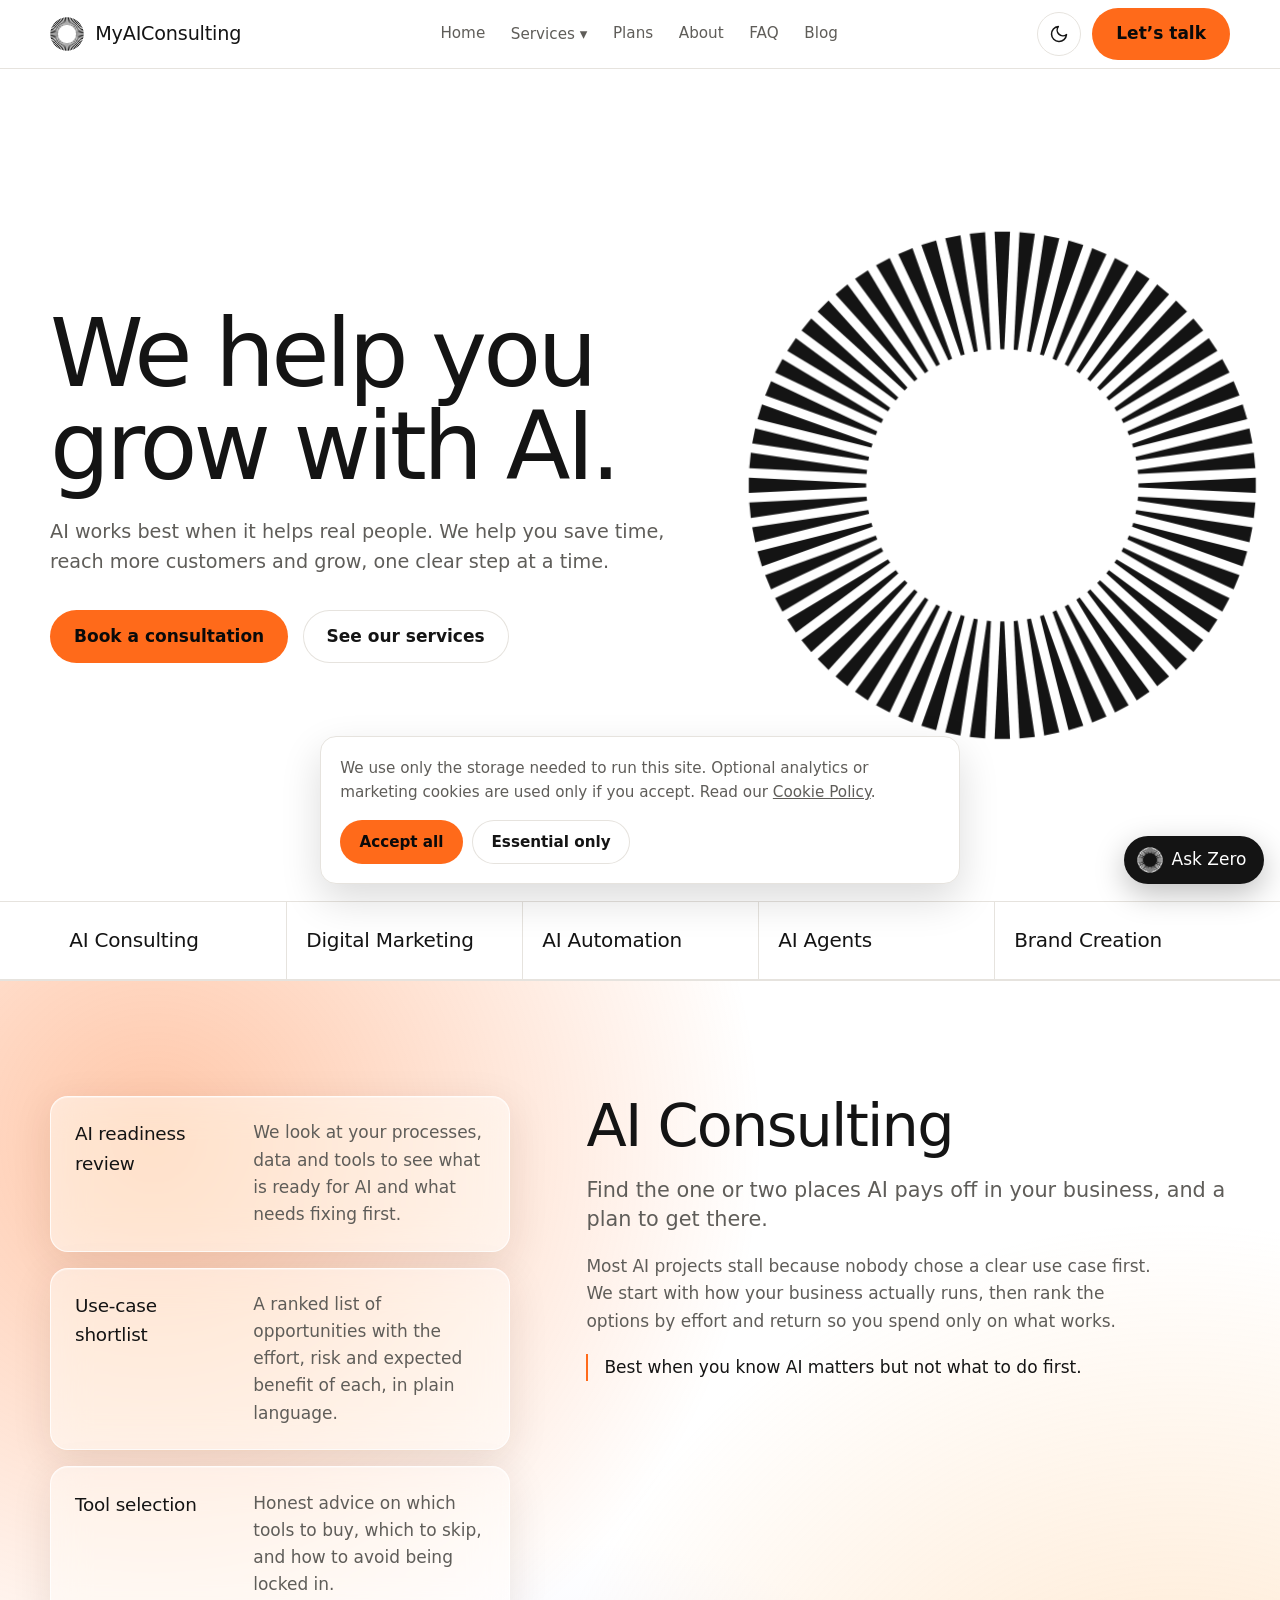
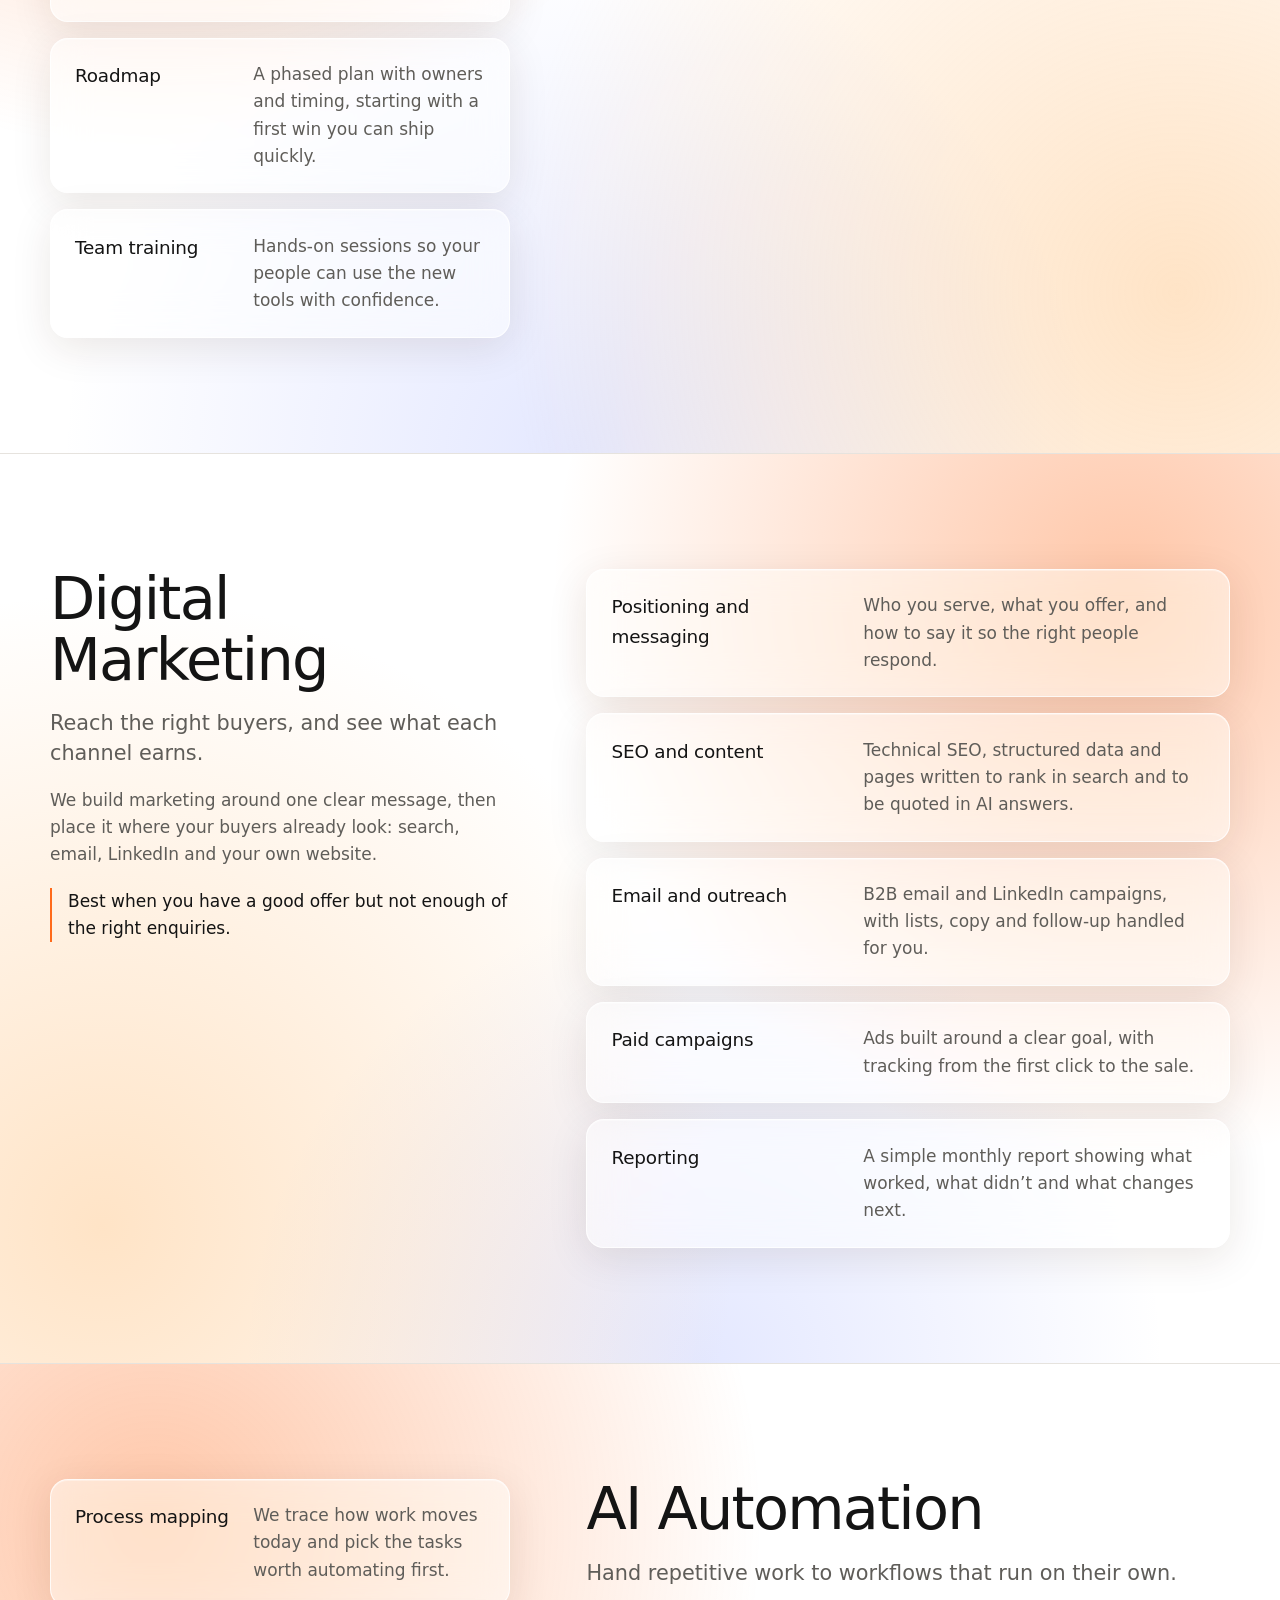
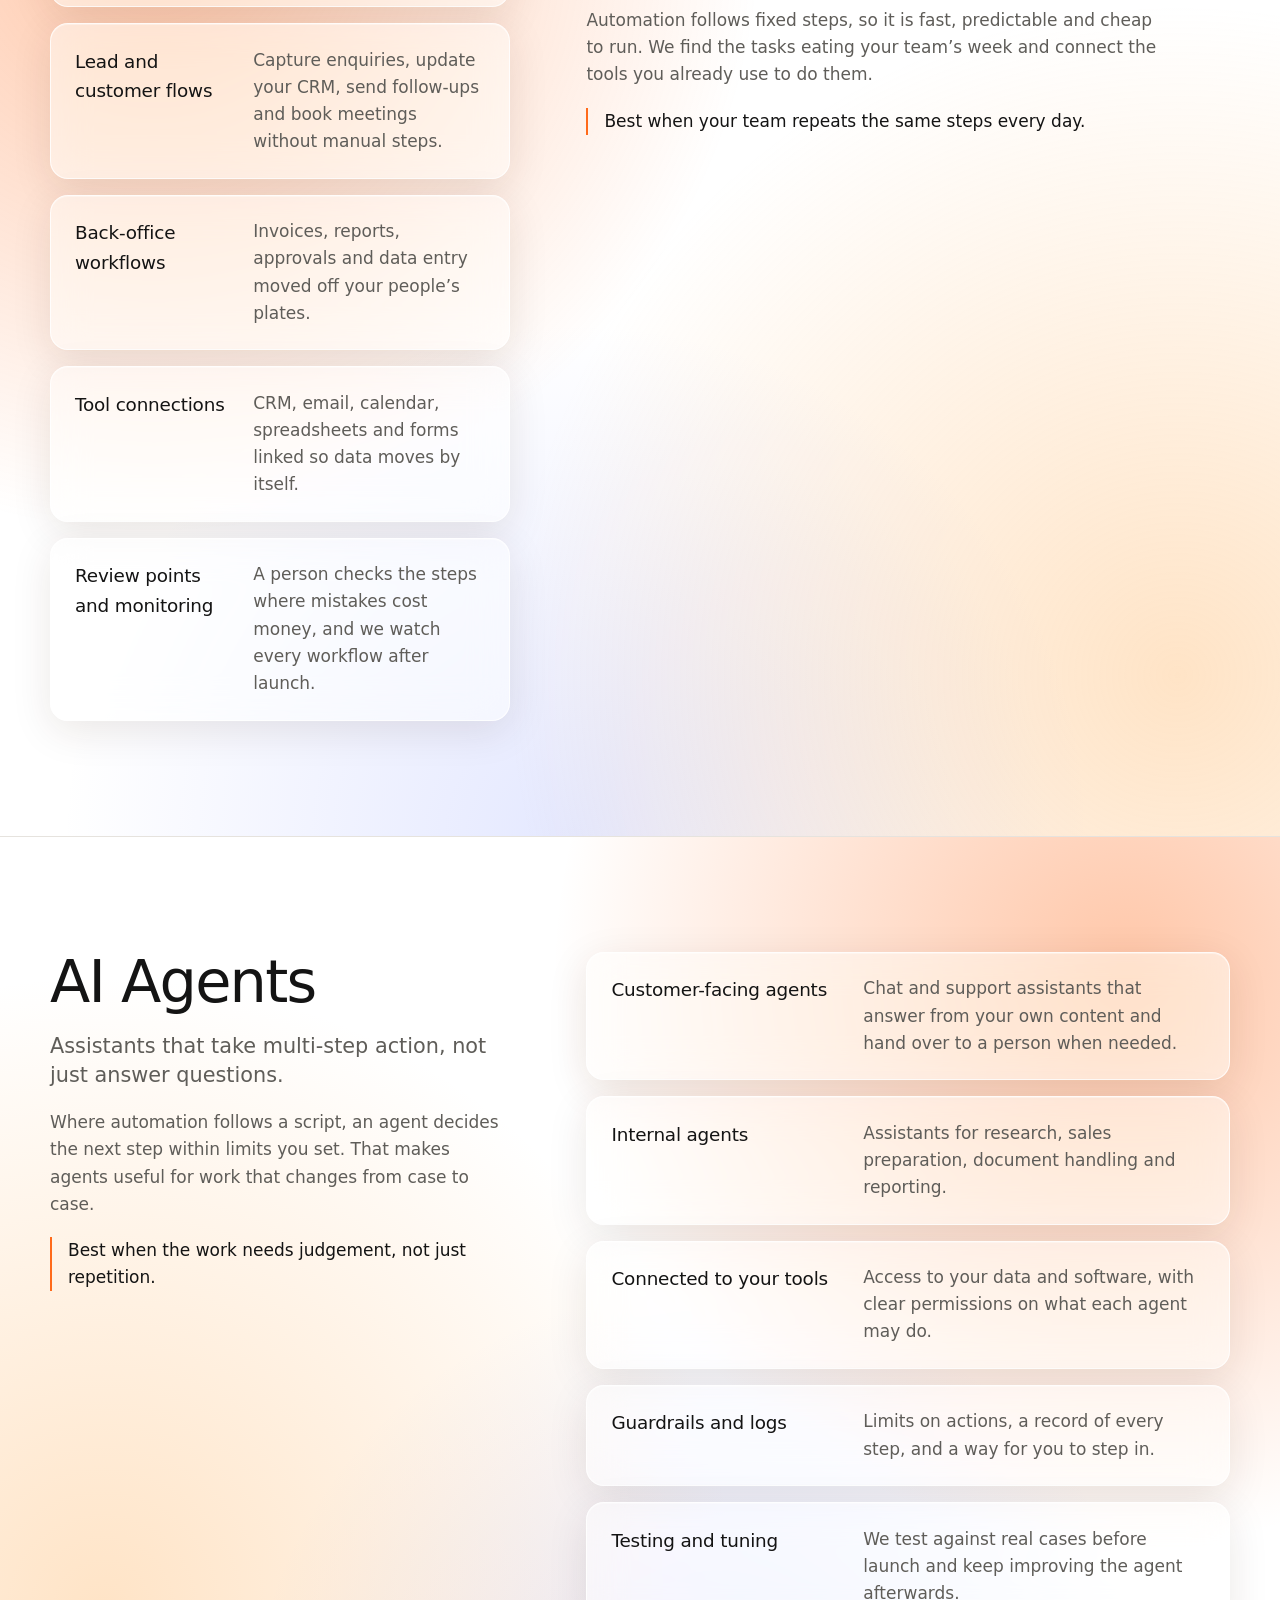
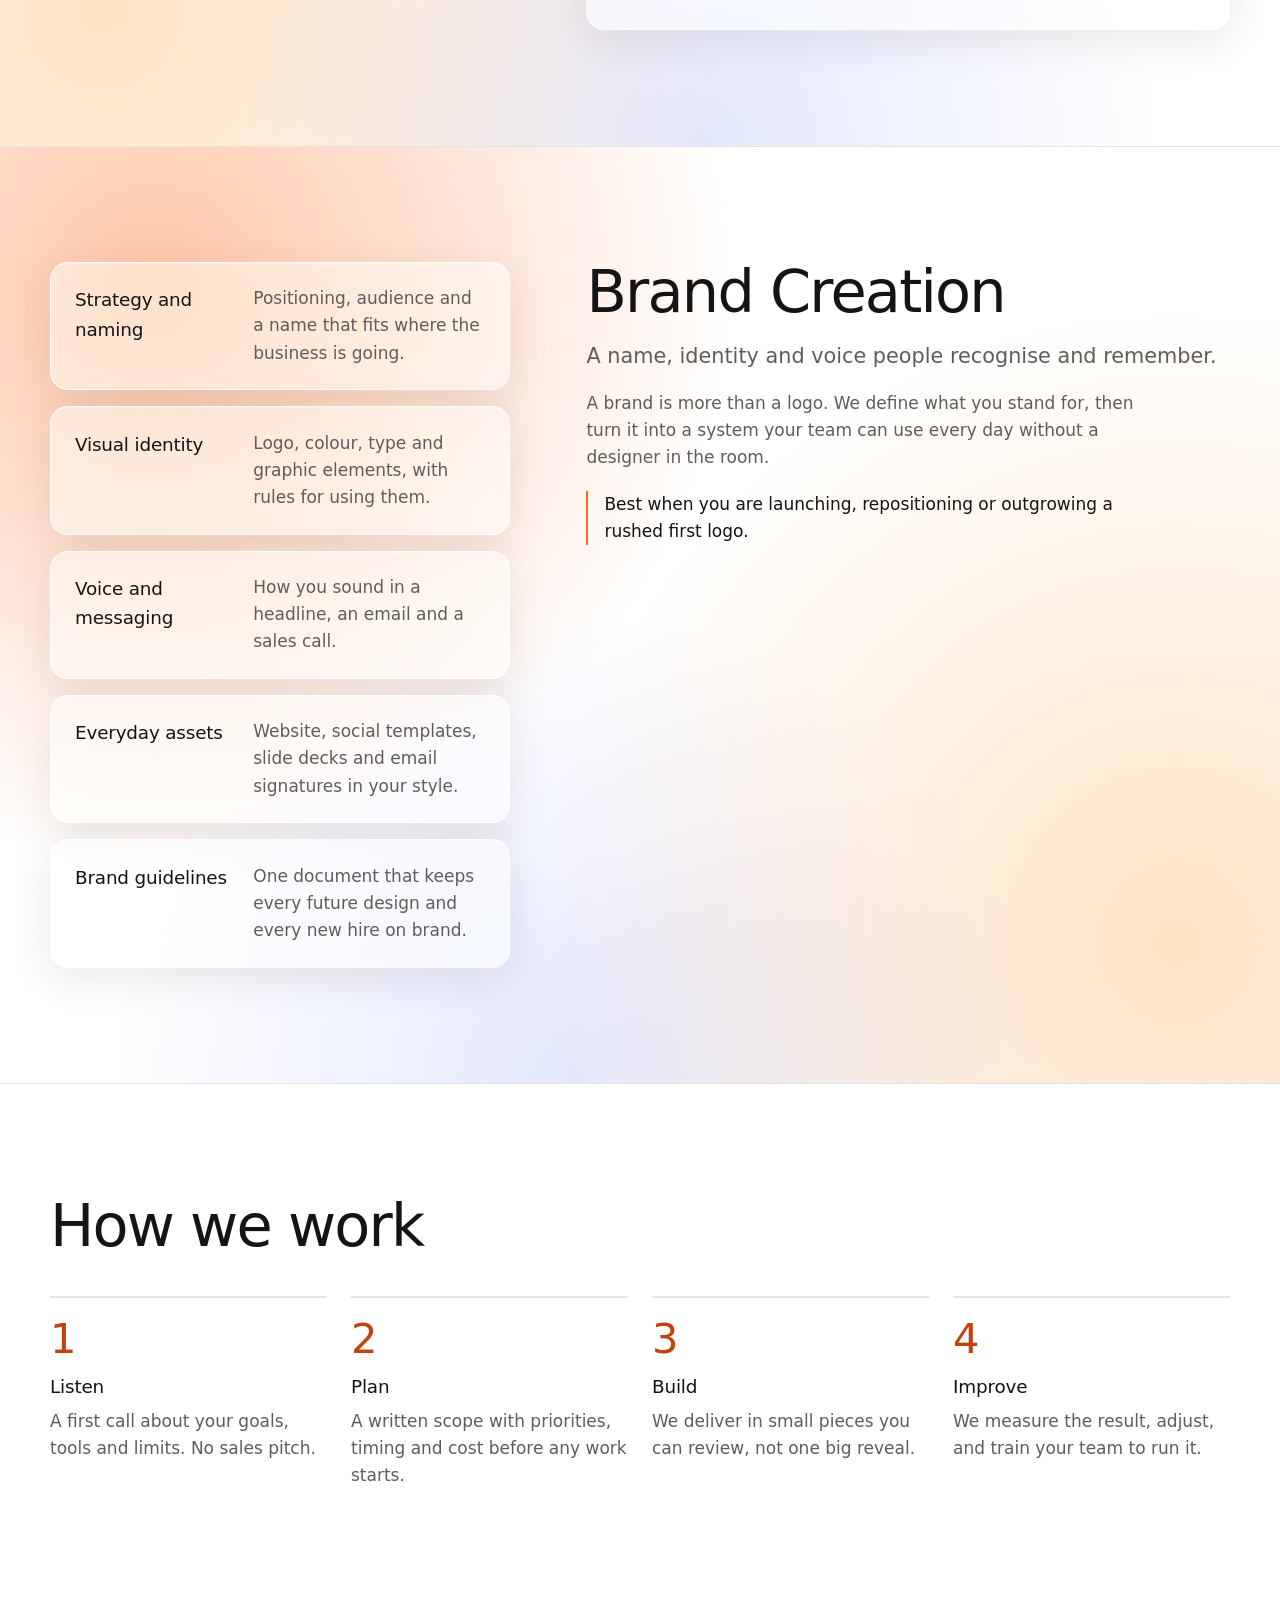
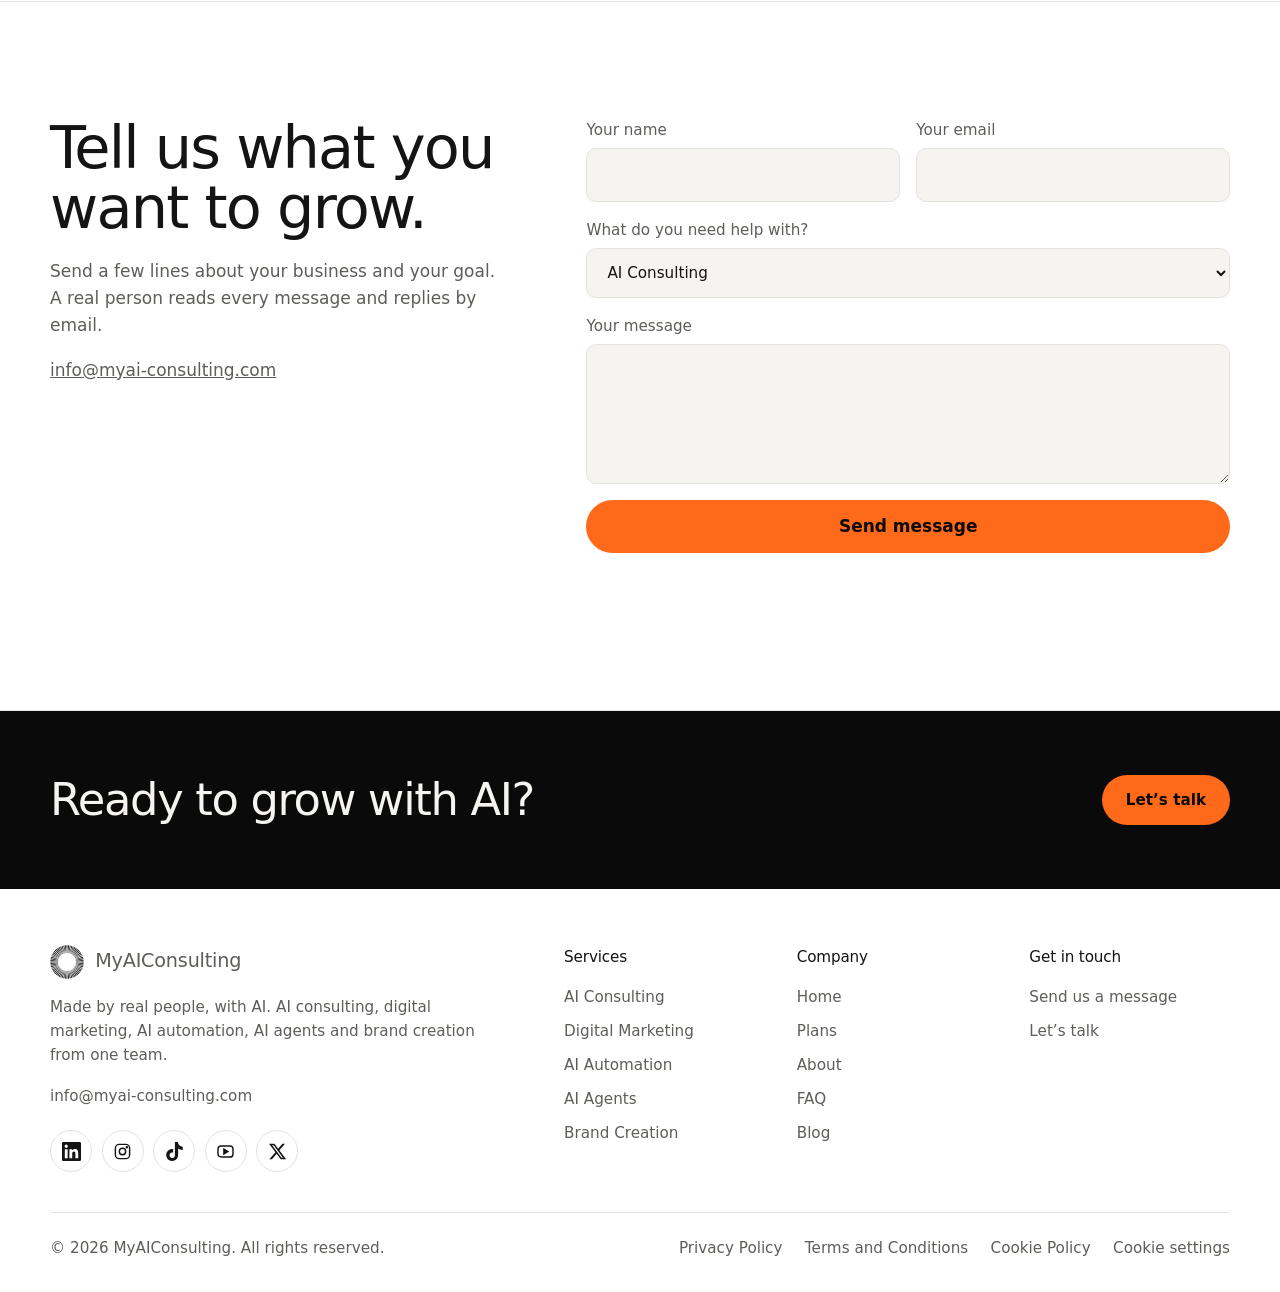
==== commit fcc8ff7d: "Add files via upload" ====
--- a/myaiconsulting-website/index.html
+++ b/myaiconsulting-website/index.html
@@ -281,6 +281,8 @@
  <p>MyAIConsulting (“we”, “us”) respects your privacy. This policy explains what personal data we collect through this website, why we collect it and what your rights are.</p>
  <h2>What we collect</h2>
  <ul><li>Contact details you send us: your name, email address, the service you are interested in and your message.</li><li>Technical data that our hosting provider records automatically, such as IP address, browser type and pages visited.</li><li>Your cookie choice, stored in your own browser (see our Cookie Policy).</li></ul>
+ <h2>Chat assistant</h2>
+ <p>Our chat assistant, Zero, runs in your browser. Your messages are not sent to us or stored.</p>
  <h2>How we use it</h2>
  <p>We use your details to reply to your enquiry, provide our services, keep the website secure and improve it. Where the law requires a legal basis, we rely on your consent, on our legitimate interest in running our business, or on the need to take steps toward a contract with you.</p>
  <h2>Who we share it with</h2>
@@ -331,6 +333,15 @@
  <p>We use only the storage needed to run this site. Optional analytics or marketing cookies are used only if you accept. Read our <a href="#cookies">Cookie Policy</a>.</p>
  <div class="row"><button type="button" class="btn" id="cAll">Accept all</button><button type="button" class="btn ghost" id="cEss">Essential only</button></div>
 </div>
+
+<button type="button" class="zero-launch" id="zeroBtn" aria-expanded="false" aria-controls="zeroPanel"><svg class="sun" viewBox="-110 -110 220 220" aria-hidden="true"></svg><span>Ask Zero</span></button>
+<section class="zero" id="zeroPanel" role="dialog" aria-label="Chat with Zero" hidden>
+ <header><svg class="sun" viewBox="-110 -110 220 220" aria-hidden="true"></svg><div><strong>Zero</strong><span>Automated assistant</span></div><button type="button" id="zeroClose" aria-label="Close chat">×</button></header>
+ <div class="zero-log" id="zeroLog" role="log" aria-live="polite"></div>
+ <div class="zero-chips" id="zeroChips"></div>
+ <form class="zero-form" id="zeroForm"><input id="zeroIn" maxlength="200" autocomplete="off" placeholder="Type your question…" aria-label="Your question"><button type="submit" aria-label="Send">➤</button></form>
+ <p class="zero-note">Zero is an automated bot. Messages stay in your browser.</p>
+</section>
 
 <footer>
  <div class="fcta"><div class="wrap"><h2 id="fctaH">Ready to grow with AI?</h2><a class="btn" href="#contact">Let’s talk</a></div></div>
@@ -375,5 +386,7 @@
 </footer>
 
 <script src="js/main.js" defer></script>
+<script src="js/zero-data.js" defer></script>
+<script src="js/zero.js" defer></script>
 </body>
 </html>
--- a/myaiconsulting-website/css/styles.css
+++ b/myaiconsulting-website/css/styles.css
@@ -172,3 +172,28 @@
 @media (min-width:861px){.pillars{grid-template-columns:repeat(auto-fit,minmax(200px,1fr))}}
 @media (min-width:1100px){.plans{grid-template-columns:repeat(4,1fr)}}
 @media (prefers-reduced-motion:reduce){html{scroll-behavior:auto}.sunwrap svg{animation:none}#heroSun polygon{animation:none;opacity:1}.btn{transition:none}}
+.zero-launch{position:fixed;right:1rem;bottom:calc(1rem + env(safe-area-inset-bottom,0px));z-index:25;display:flex;align-items:center;gap:.55rem;padding:.65rem 1.1rem .65rem .8rem;border:0;border-radius:999px;background:var(--ink);color:var(--bg);font:inherit;font-weight:500;cursor:pointer;box-shadow:0 10px 30px rgba(0,0,0,.25);transition:transform .2s}
+.zero-launch:hover{transform:translateY(-2px)}
+.zero-launch .sun{width:26px;height:26px}
+.zero-launch .sun polygon{fill:var(--bg)}
+@media (max-width:900px){.cookie:not([hidden]) ~ .zero-launch{bottom:calc(10.5rem + env(safe-area-inset-bottom,0px))}}
+.zero{position:fixed;right:1rem;bottom:calc(5rem + env(safe-area-inset-bottom,0px));z-index:30;width:min(360px,calc(100vw - 2rem));height:min(520px,calc(100svh - 8rem));display:flex;flex-direction:column;background:var(--bg);border:1px solid var(--line);border-radius:20px;box-shadow:0 20px 60px rgba(0,0,0,.25);overflow:hidden}
+.zero header{position:static;display:flex;align-items:center;gap:.7rem;padding:.8rem 1rem;border-bottom:1px solid var(--line);background:var(--field);backdrop-filter:none}
+.zero header .sun{width:30px;height:30px;flex:none}
+.zero header div{flex:1;display:grid;line-height:1.2}
+.zero header span{font-size:.8rem;color:var(--mute)}
+.zero header button{width:36px;height:36px;border:0;background:none;color:var(--ink);font-size:1.5rem;line-height:1;cursor:pointer;border-radius:50%}
+.zero header button:hover{background:var(--line)}
+.zero-log{flex:1;overflow-y:auto;padding:1rem;display:flex;flex-direction:column;gap:.6rem}
+.zmsg{max-width:88%;padding:.6rem .85rem;border-radius:16px;font-size:.95rem;line-height:1.45;overflow-wrap:anywhere}
+.zmsg.bot{align-self:flex-start;background:var(--field);color:var(--ink);border-bottom-left-radius:4px}
+.zmsg.user{align-self:flex-end;background:var(--orange);color:#0a0a0a;border-bottom-right-radius:4px}
+.zmsg a{color:inherit;text-decoration:underline}
+.zero-chips{display:flex;flex-wrap:wrap;gap:.4rem;padding:.2rem 1rem .6rem}
+.zero-chips button{border:1px solid var(--line);background:none;color:var(--ink);font:inherit;font-size:.85rem;padding:.35rem .7rem;border-radius:999px;cursor:pointer}
+.zero-chips button:hover{border-color:var(--orange)}
+.zero-form{display:flex;gap:.5rem;padding:.6rem 1rem;border-top:1px solid var(--line)}
+.zero-form input{flex:1;min-width:0;padding:.65rem .9rem;border-radius:999px;font-size:1rem}
+.zero-form button{width:44px;height:44px;flex:none;border:0;border-radius:50%;background:var(--orange);color:#0a0a0a;font-size:1.1rem;cursor:pointer}
+.zero-note{margin:0;padding:0 1rem .7rem;font-size:.75rem;color:var(--mute);text-align:center}
+@media (max-width:520px){.zero{right:.75rem;left:.75rem;width:auto;bottom:calc(4.8rem + env(safe-area-inset-bottom,0px))}}
